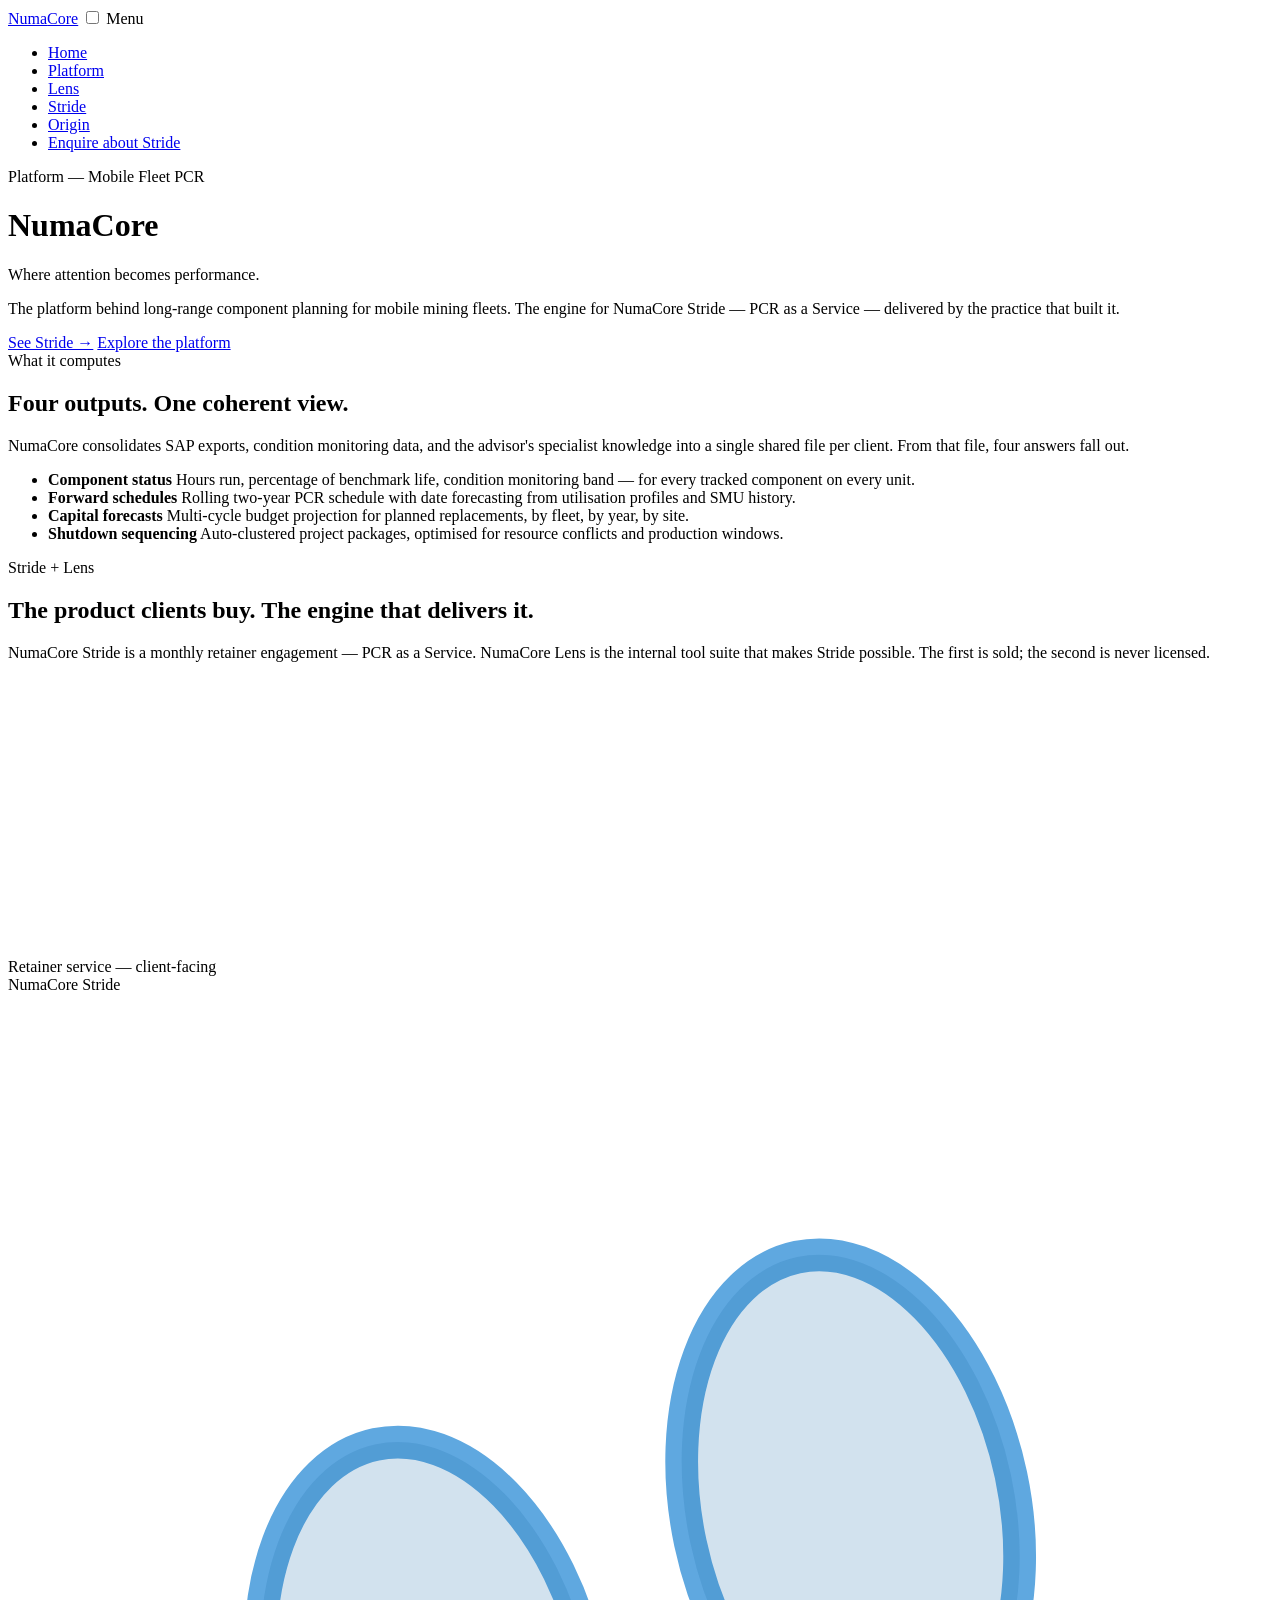
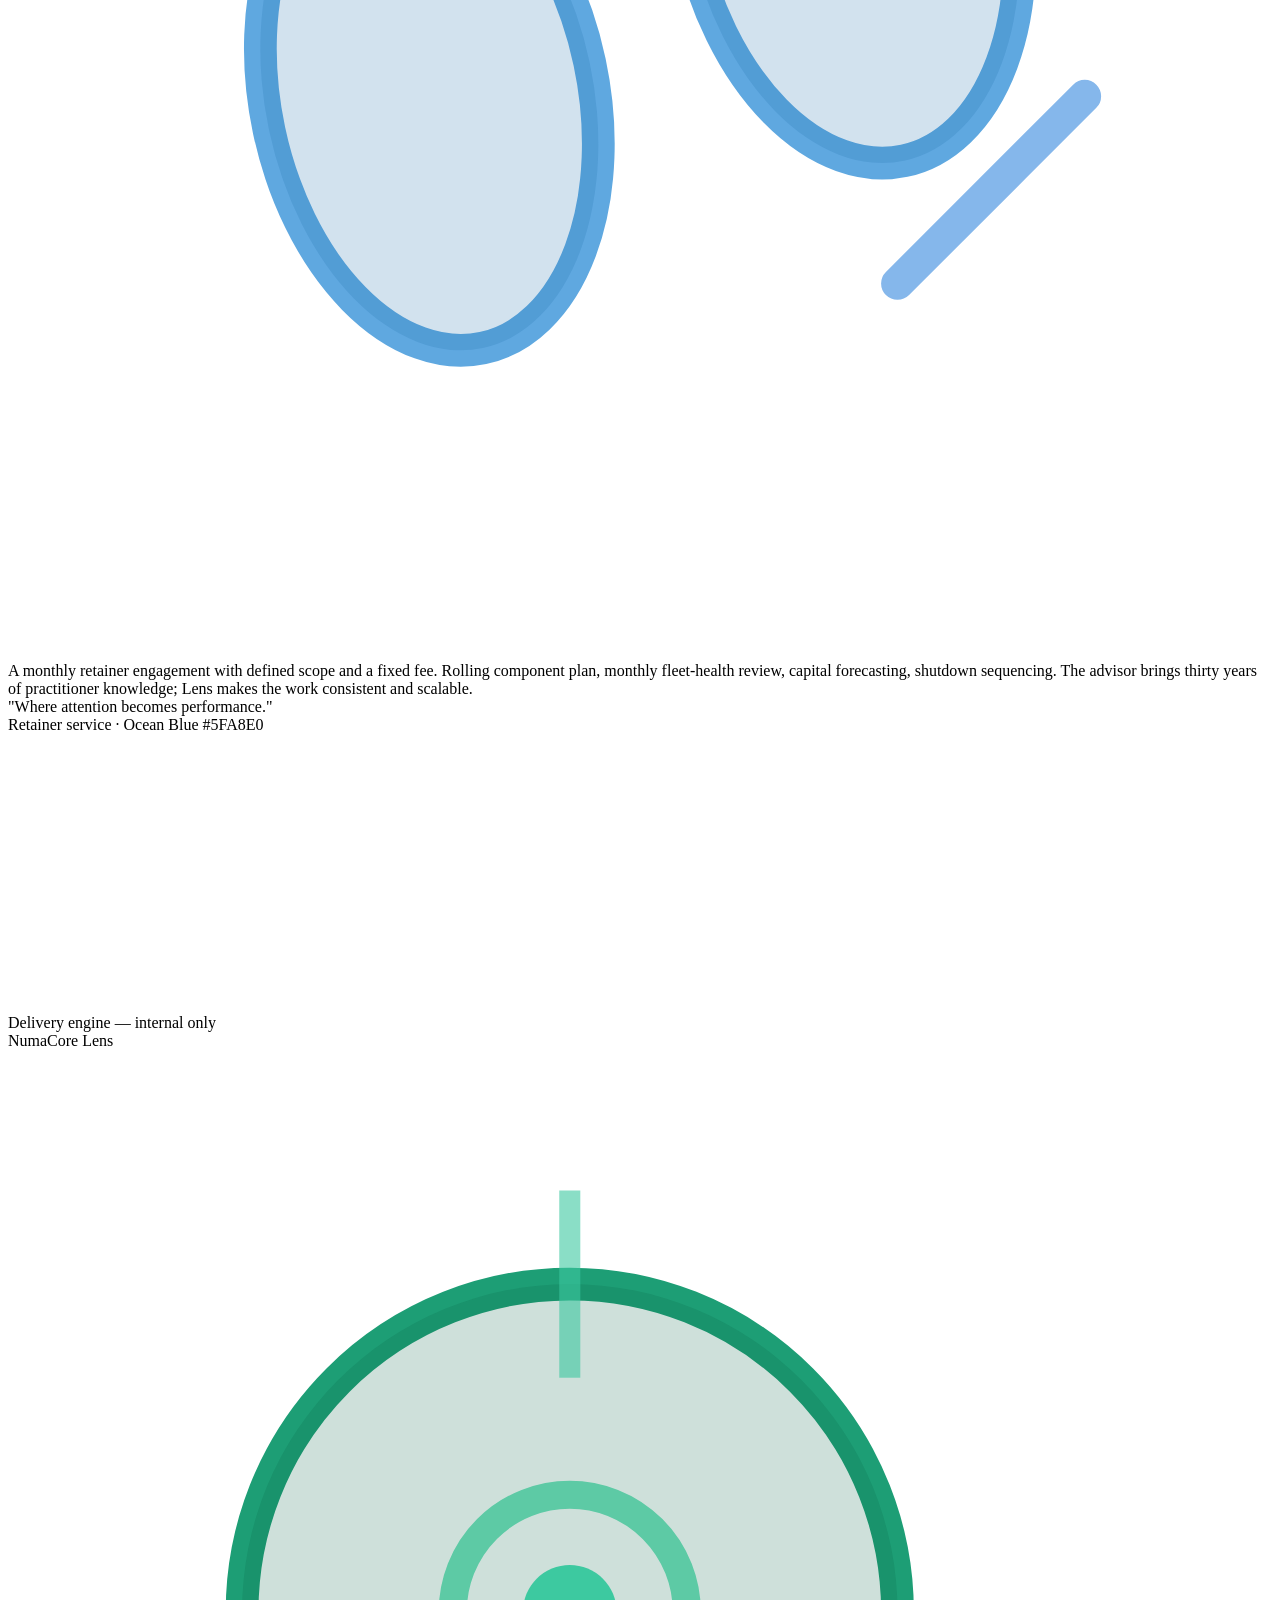
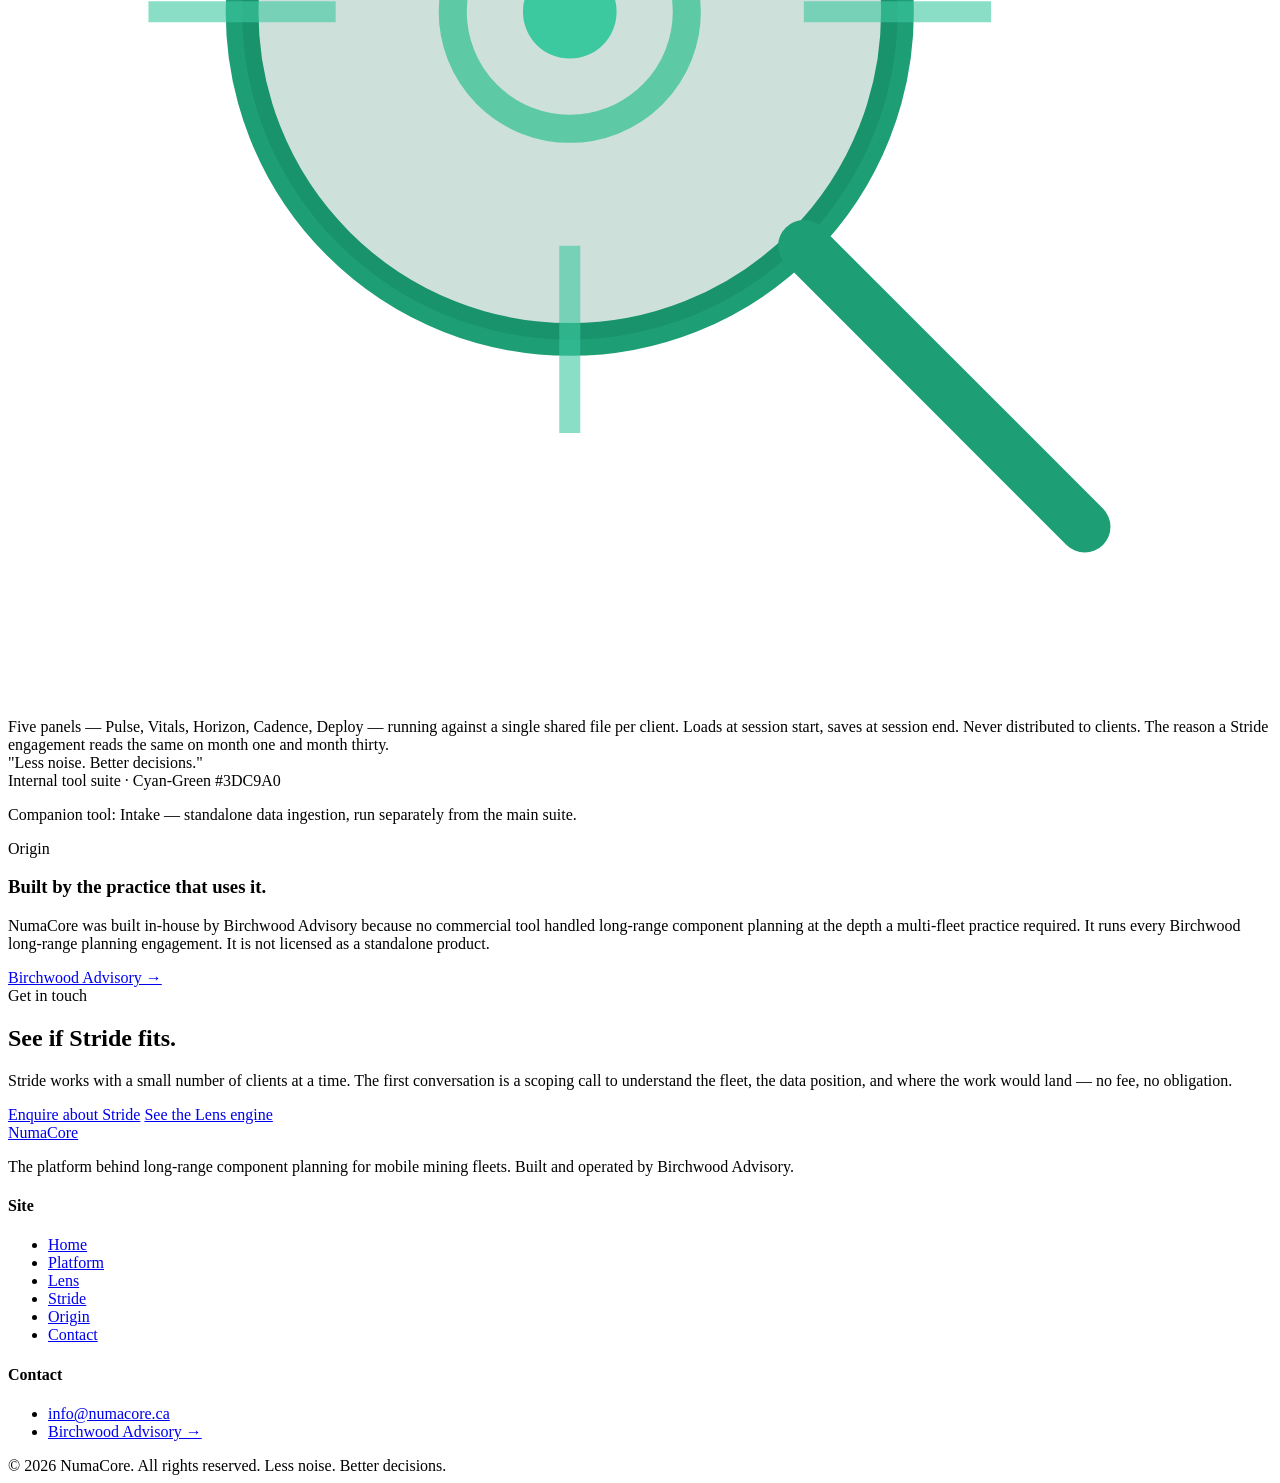
==== index.html @ 714d465b "Add files via upload" ====
<!DOCTYPE html>
<html lang="en">
<head>
<meta charset="UTF-8">
<meta name="viewport" content="width=device-width, initial-scale=1.0">
<title>NumaCore &mdash; The platform behind PCR as a Service.</title>
<meta name="description" content="NumaCore is the platform behind long-range component planning for mobile mining fleets. The engine for NumaCore Stride &mdash; PCR as a Service. Built by Birchwood Advisory.">
<link rel="icon" type="image/svg+xml" href="data:image/svg+xml,%3Csvg xmlns='http://www.w3.org/2000/svg' viewBox='0 0 54 54'%3E%3Cpath d='M27 4 L30 24 L50 27 L30 30 L27 50 L24 30 L4 27 L24 24 Z' fill='%235C58A8' opacity='0.3'/%3E%3Cpath d='M27 4 L30 24 L50 27 L30 30 L27 50 L24 30 L4 27 L24 24 Z' fill='none' stroke='%238883D4' stroke-width='2'/%3E%3Ccircle cx='27' cy='27' r='4' fill='%238883D4'/%3E%3C/svg%3E">
<link rel="preconnect" href="https://fonts.googleapis.com">
<link rel="preconnect" href="https://fonts.gstatic.com" crossorigin>
<link href="https://fonts.googleapis.com/css2?family=Rajdhani:wght@400;500;600;700&family=Barlow:wght@300;400;500;600;700&family=Barlow+Condensed:wght@500;600;700&family=JetBrains+Mono:wght@400;500&display=swap" rel="stylesheet">
<link rel="stylesheet" href="styles.css">
</head>
<body>

<nav class="nav">
  <div class="nav-inner">
    <a href="index.html" class="nav-brand">Numa<span>Core</span></a>
    <input type="checkbox" id="nav-toggle" class="nav-toggle">
    <label for="nav-toggle" class="nav-toggle-btn">Menu</label>
    <ul class="nav-links">
      <li><a href="index.html" class="active">Home</a></li>
      <li><a href="platform.html">Platform</a></li>
      <li><a href="lens.html">Lens</a></li>
      <li><a href="stride.html">Stride</a></li>
      <li><a href="origin.html">Origin</a></li>
      <li><a href="mailto:info@numacore.ca?subject=Stride%20enquiry" class="nav-cta">Enquire about Stride</a></li>
    </ul>
  </div>
</nav>

<header class="hero">
  <div class="hero-glow violet"></div>
  <div class="hero-glow ocean"></div>

  <div class="container">
    <div class="hero-stage">
      <span class="eyebrow">Platform &mdash; Mobile Fleet PCR</span>
      <h1 class="hero-wordmark">Numa<span>Core</span></h1>
      <p class="hero-tagline">Where attention becomes performance.</p>
      <p class="lede">The platform behind long-range component planning for mobile mining fleets. The engine for NumaCore Stride &mdash; PCR as a Service &mdash; delivered by the practice that built it.</p>
      <div class="btn-row">
        <a href="stride.html" class="btn btn-primary">See Stride &rarr;</a>
        <a href="platform.html" class="btn btn-ghost">Explore the platform</a>
      </div>
    </div>
  </div>
</header>

<section>
  <div class="container">
    <div class="section-head">
      <span class="eyebrow">What it computes</span>
      <h2>Four outputs. One coherent view.</h2>
      <p class="lede">NumaCore consolidates SAP exports, condition monitoring data, and the advisor's specialist knowledge into a single shared file per client. From that file, four answers fall out.</p>
    </div>

    <ul class="computes">
      <li>
        <strong>Component status</strong>
        <span>Hours run, percentage of benchmark life, condition monitoring band &mdash; for every tracked component on every unit.</span>
      </li>
      <li>
        <strong>Forward schedules</strong>
        <span>Rolling two-year PCR schedule with date forecasting from utilisation profiles and SMU history.</span>
      </li>
      <li>
        <strong>Capital forecasts</strong>
        <span>Multi-cycle budget projection for planned replacements, by fleet, by year, by site.</span>
      </li>
      <li>
        <strong>Shutdown sequencing</strong>
        <span>Auto-clustered project packages, optimised for resource conflicts and production windows.</span>
      </li>
    </ul>
  </div>
</section>

<section class="product-strip">
  <div class="container">
    <div class="section-head">
      <span class="eyebrow">Stride + Lens</span>
      <h2>The product clients buy. The engine that delivers it.</h2>
      <p class="lede">NumaCore Stride is a monthly retainer engagement &mdash; PCR as a Service. NumaCore Lens is the internal tool suite that makes Stride possible. The first is sold; the second is never licensed.</p>
    </div>

    <div class="product-card pc-stride">
      <div class="card-glow" style="width:280px; height:280px; top:-80px; right:-60px;"></div>
      <div class="pc-header">
        <div>
          <div class="pc-eyebrow">Retainer service &mdash; client-facing</div>
          <div class="pc-name">NumaCore Stride</div>
        </div>
        <svg class="pc-icon" viewBox="0 0 54 54" fill="none" aria-hidden="true">
          <ellipse cx="18" cy="30" rx="7" ry="11" fill="none" stroke="#5FA8E0" stroke-width="1.4" transform="rotate(-12 18 30)"/>
          <ellipse cx="36" cy="22" rx="7" ry="11" fill="none" stroke="#5FA8E0" stroke-width="1.4" transform="rotate(-12 36 22)"/>
          <ellipse cx="18" cy="30" rx="7" ry="11" fill="#1E6FAC" opacity="0.2" transform="rotate(-12 18 30)"/>
          <ellipse cx="36" cy="22" rx="7" ry="11" fill="#1E6FAC" opacity="0.2" transform="rotate(-12 36 22)"/>
          <path d="M38 38 L46 30" stroke="#85B7EB" stroke-width="1.4" stroke-linecap="round"/>
        </svg>
      </div>
      <div class="pc-body">A monthly retainer engagement with defined scope and a fixed fee. Rolling component plan, monthly fleet-health review, capital forecasting, shutdown sequencing. The advisor brings thirty years of practitioner knowledge; Lens makes the work consistent and scalable.</div>
      <div class="pc-tagline">"Where attention becomes performance."</div>
      <div class="pc-tag">Retainer service &middot; Ocean Blue #5FA8E0</div>
    </div>

    <div class="product-card pc-lens">
      <div class="card-glow" style="width:280px; height:280px; top:-80px; right:-60px;"></div>
      <div class="pc-header">
        <div>
          <div class="pc-eyebrow">Delivery engine &mdash; internal only</div>
          <div class="pc-name">NumaCore Lens</div>
        </div>
        <svg class="pc-icon" viewBox="0 0 54 54" fill="none" aria-hidden="true">
          <circle cx="24" cy="24" r="14" fill="none" stroke="#1D9E75" stroke-width="1.4"/>
          <circle cx="24" cy="24" r="14" fill="#0B6648" opacity="0.2"/>
          <line x1="24" y1="6" x2="24" y2="14" stroke="#3DC9A0" stroke-width="0.9" opacity="0.6"/>
          <line x1="24" y1="34" x2="24" y2="42" stroke="#3DC9A0" stroke-width="0.9" opacity="0.6"/>
          <line x1="6" y1="24" x2="14" y2="24" stroke="#3DC9A0" stroke-width="0.9" opacity="0.6"/>
          <line x1="34" y1="24" x2="42" y2="24" stroke="#3DC9A0" stroke-width="0.9" opacity="0.6"/>
          <circle cx="24" cy="24" r="5" fill="none" stroke="#5DCAA5" stroke-width="1.2"/>
          <circle cx="24" cy="24" r="2" fill="#3DC9A0"/>
          <line x1="34" y1="34" x2="46" y2="46" stroke="#1D9E75" stroke-width="2.2" stroke-linecap="round"/>
        </svg>
      </div>
      <div class="pc-body">Five panels &mdash; Pulse, Vitals, Horizon, Cadence, Deploy &mdash; running against a single shared file per client. Loads at session start, saves at session end. Never distributed to clients. The reason a Stride engagement reads the same on month one and month thirty.</div>
      <div class="pc-tagline">"Less noise. Better decisions."</div>
      <div class="pc-tag">Internal tool suite &middot; Cyan-Green #3DC9A0</div>
    </div>

    <p class="strip-aside">Companion tool: <span class="accent">Intake</span> &mdash; standalone data ingestion, run separately from the main suite.</p>
  </div>
</section>

<section class="origin-strip">
  <div class="container">
    <div>
      <span class="eyebrow">Origin</span>
      <h3>Built by the practice that uses it.</h3>
      <p>NumaCore was built in-house by Birchwood Advisory because no commercial tool handled long-range component planning at the depth a multi-fleet practice required. It runs every Birchwood long-range planning engagement. It is not licensed as a standalone product.</p>
    </div>
    <div>
      <a href="https://birchwood-advisory.com" class="btn btn-secondary" target="_blank" rel="noopener">Birchwood Advisory &rarr;</a>
    </div>
  </div>
</section>

<section class="cta-section">
  <div class="container-narrow">
    <span class="eyebrow">Get in touch</span>
    <h2>See if Stride fits.</h2>
    <p class="lede">Stride works with a small number of clients at a time. The first conversation is a scoping call to understand the fleet, the data position, and where the work would land &mdash; no fee, no obligation.</p>
    <div class="btn-row">
      <a href="mailto:info@numacore.ca?subject=Stride%20enquiry" class="btn btn-primary">Enquire about Stride</a>
      <a href="lens.html" class="btn btn-ghost">See the Lens engine</a>
    </div>
  </div>
</section>

<footer>
  <div class="footer-inner">
    <div class="footer-brand">
      <a href="index.html" class="nav-brand">Numa<span>Core</span></a>
      <p>The platform behind long-range component planning for mobile mining fleets. Built and operated by Birchwood Advisory.</p>
    </div>
    <div class="footer-col">
      <h4>Site</h4>
      <ul>
        <li><a href="index.html">Home</a></li>
        <li><a href="platform.html">Platform</a></li>
        <li><a href="lens.html">Lens</a></li>
        <li><a href="stride.html">Stride</a></li>
        <li><a href="origin.html">Origin</a></li>
        <li><a href="contact.html">Contact</a></li>
      </ul>
    </div>
    <div class="footer-col">
      <h4>Contact</h4>
      <ul>
        <li><a href="mailto:info@numacore.ca">info@numacore.ca</a></li>
        <li><a href="https://birchwood-advisory.com" target="_blank" rel="noopener">Birchwood Advisory &rarr;</a></li>
      </ul>
    </div>
  </div>
  <div class="footer-base">
    <span>&copy; 2026 NumaCore. All rights reserved.</span>
    <span>Less noise. Better decisions.</span>
  </div>
</footer>

</body>
</html>
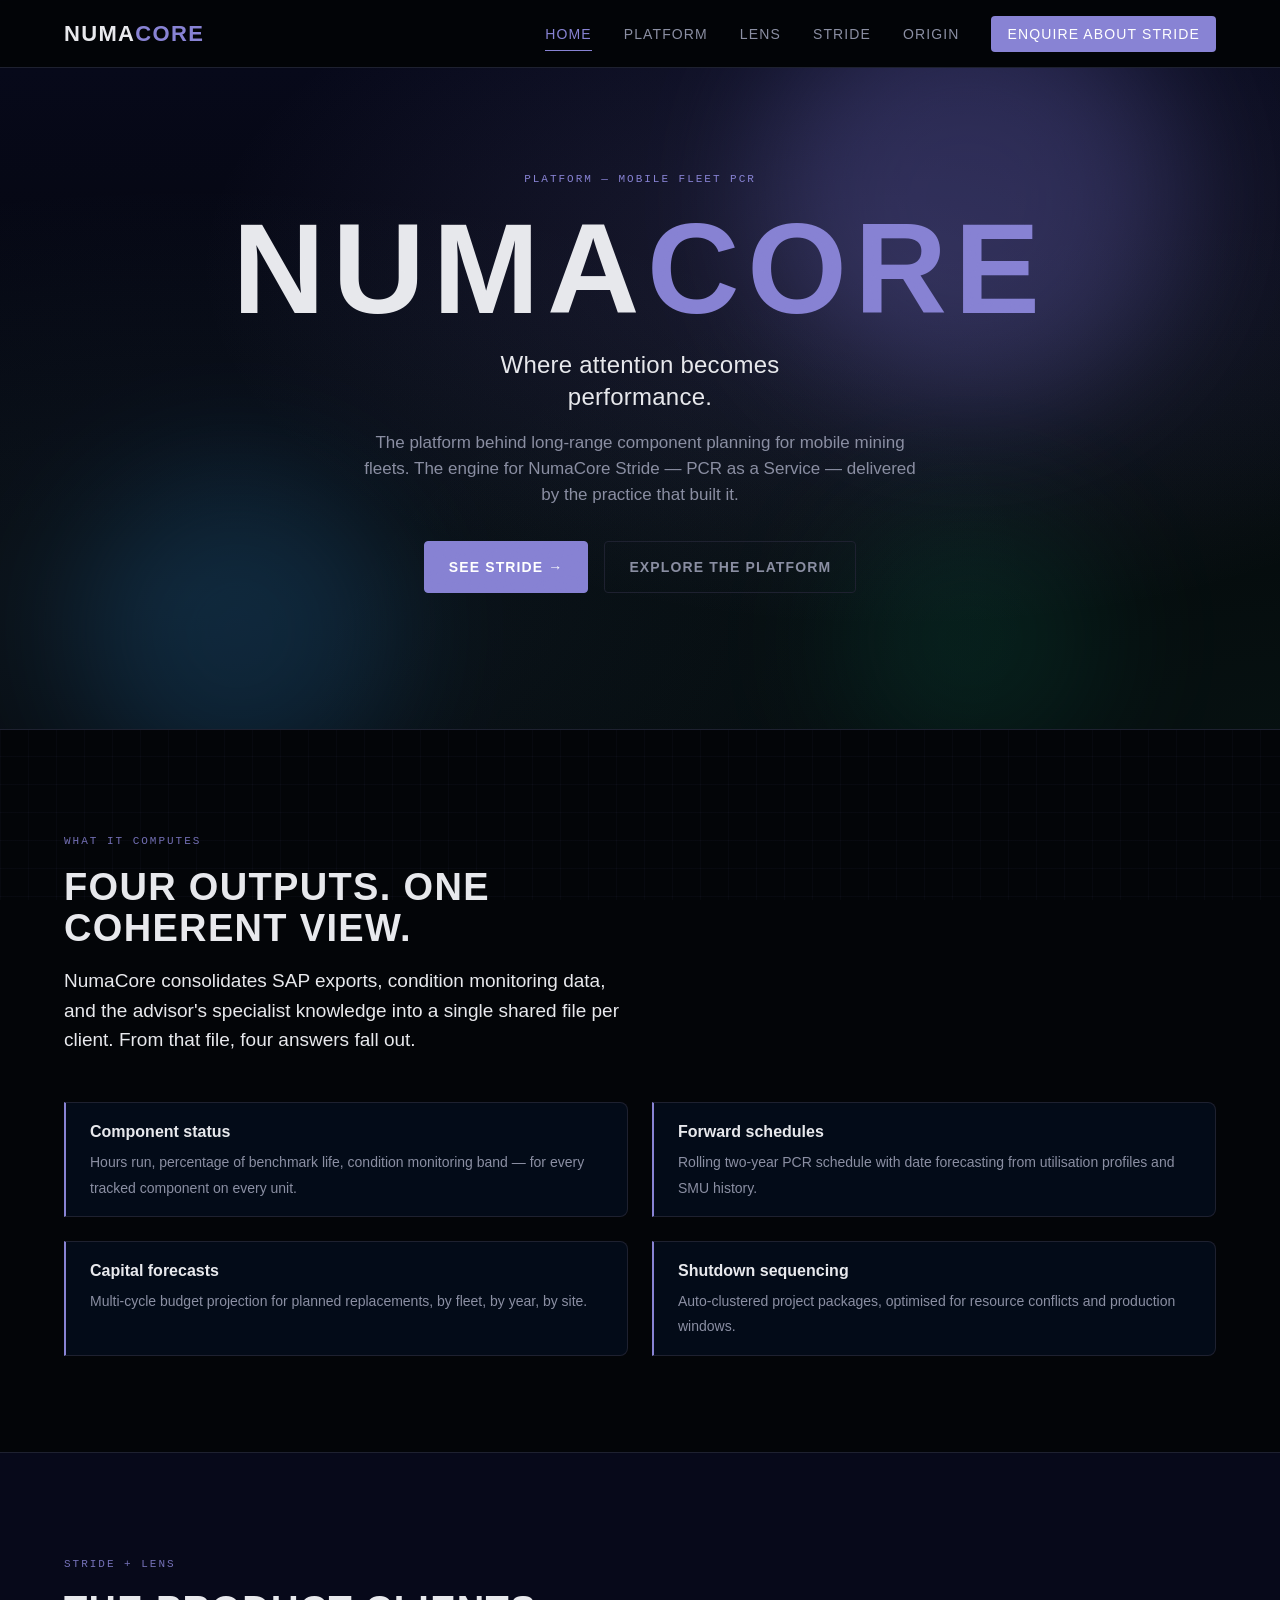
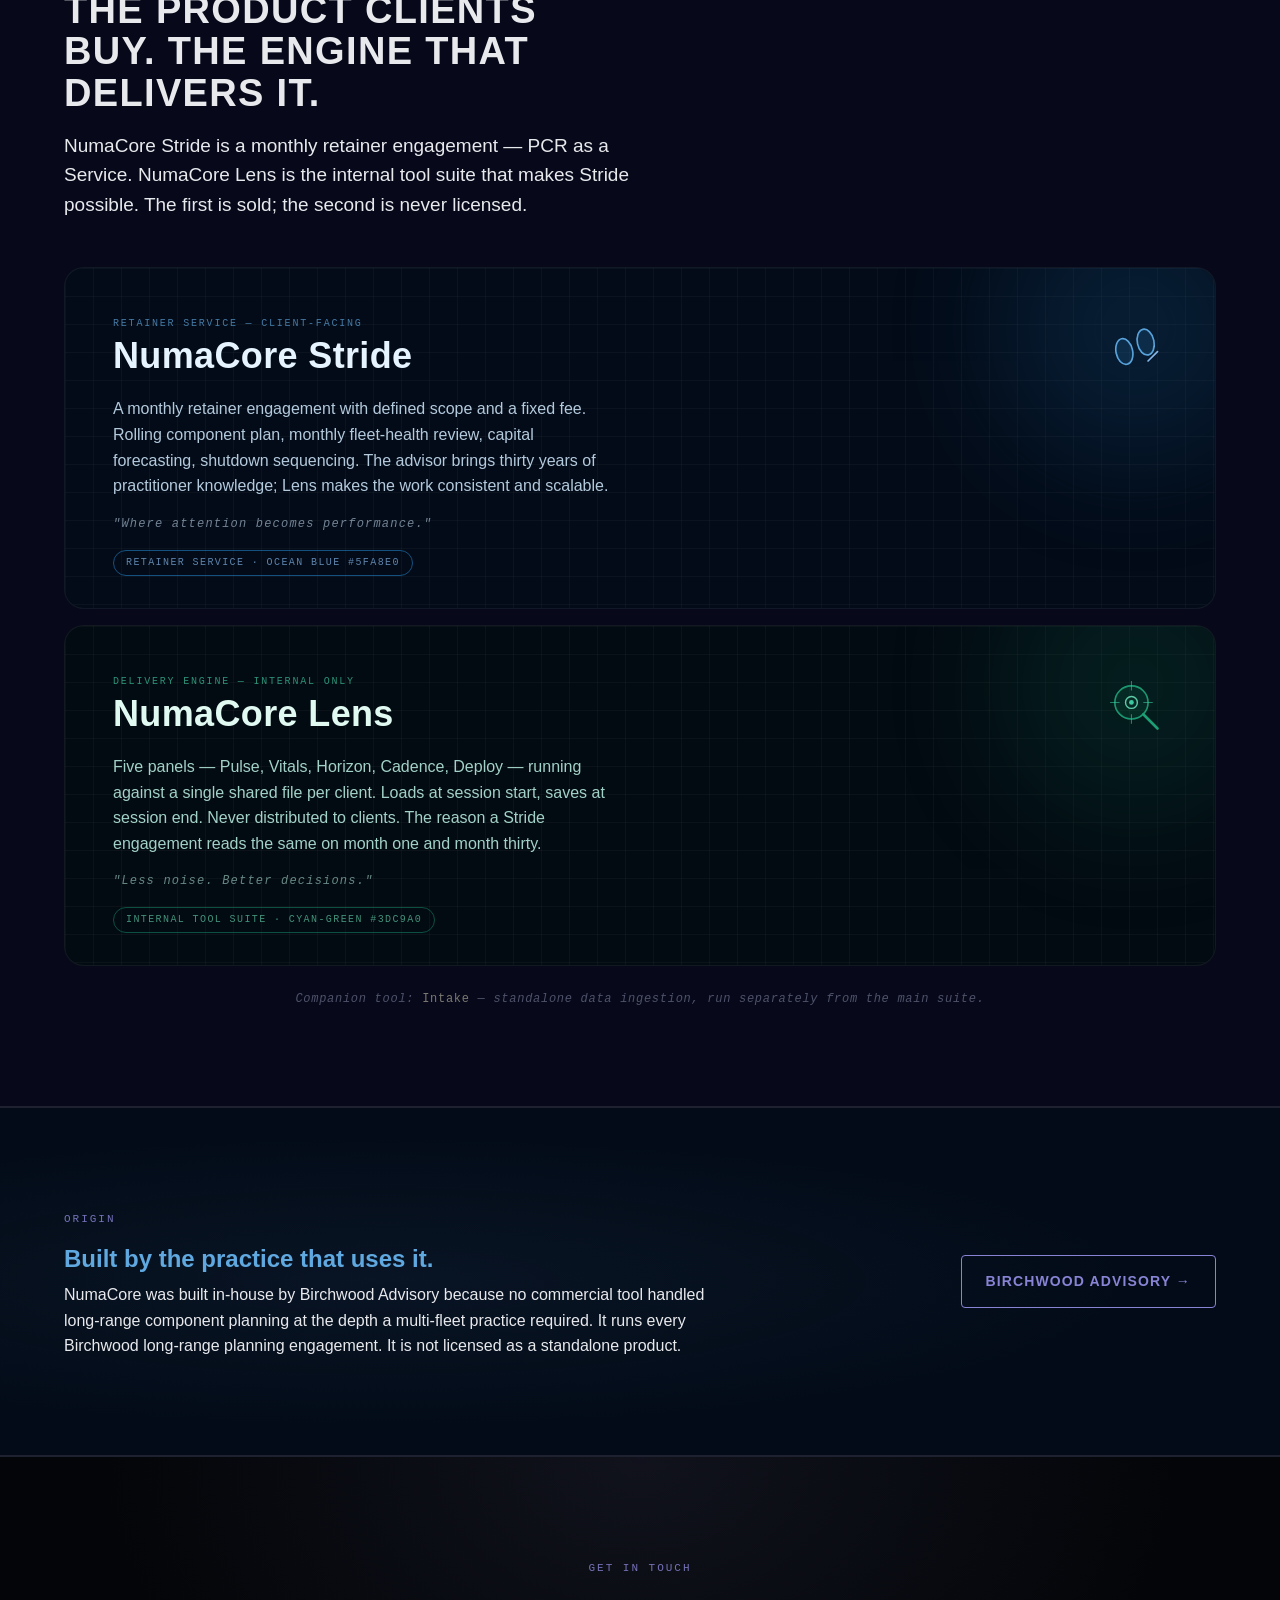
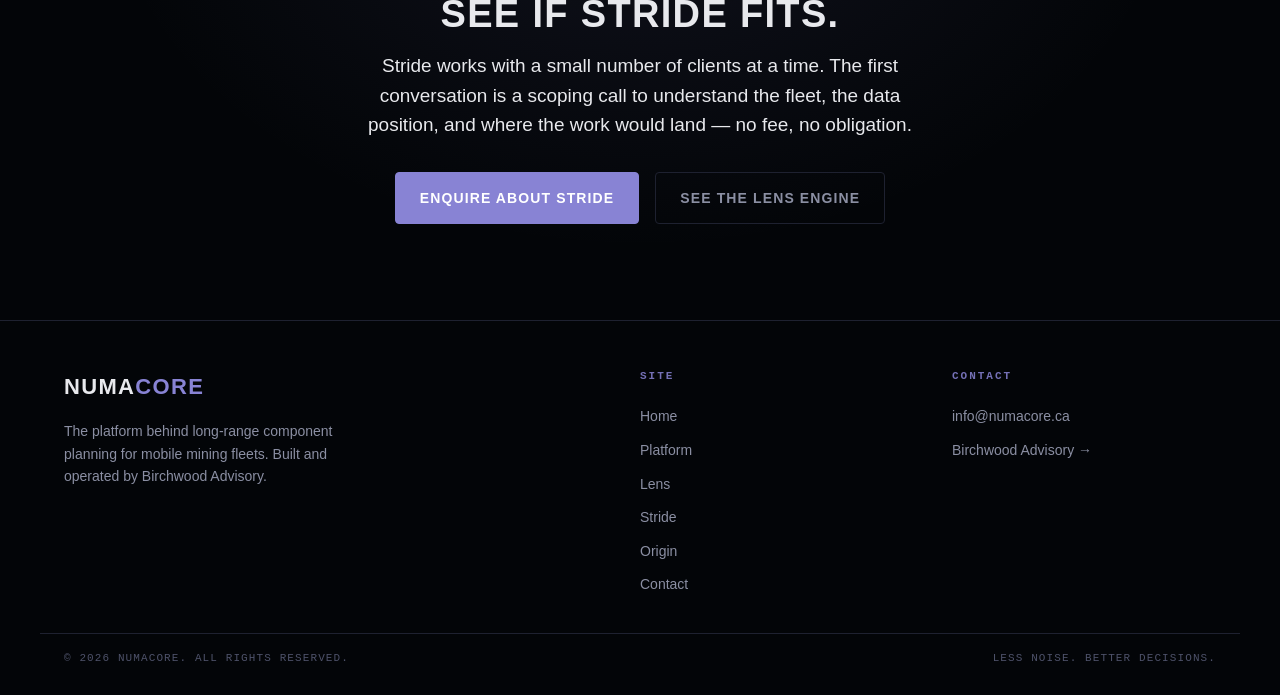
==== commit d7b16a6f: "Add styles.css and README; update HTML to v0.1 with motion/atmosphere passes Adds the missing styles" ====
--- a/index.html
+++ b/index.html
@@ -32,14 +32,15 @@
 <header class="hero">
   <div class="hero-glow violet"></div>
   <div class="hero-glow ocean"></div>
+  <div class="hero-glow lens"></div>
 
   <div class="container">
     <div class="hero-stage">
-      <span class="eyebrow">Platform &mdash; Mobile Fleet PCR</span>
-      <h1 class="hero-wordmark">Numa<span>Core</span></h1>
-      <p class="hero-tagline">Where attention becomes performance.</p>
-      <p class="lede">The platform behind long-range component planning for mobile mining fleets. The engine for NumaCore Stride &mdash; PCR as a Service &mdash; delivered by the practice that built it.</p>
-      <div class="btn-row">
+      <span class="eyebrow fade-up d-1">Platform &mdash; Mobile Fleet PCR</span>
+      <h1 class="hero-wordmark fade-up d-2">Numa<span>Core</span></h1>
+      <p class="hero-tagline fade-up d-3">Where attention becomes performance.</p>
+      <p class="lede fade-up d-4">The platform behind long-range component planning for mobile mining fleets. The engine for NumaCore Stride &mdash; PCR as a Service &mdash; delivered by the practice that built it.</p>
+      <div class="btn-row fade-up d-5">
         <a href="stride.html" class="btn btn-primary">See Stride &rarr;</a>
         <a href="platform.html" class="btn btn-ghost">Explore the platform</a>
       </div>
--- a/styles.css
+++ b/styles.css
@@ -0,0 +1,1325 @@
+/* ============================================================
+   NUMACORE — SITE STYLESHEET
+   Cold platform identity. Tokens per NumaCore Brand Pack v1.0.
+   Sibling discipline to Birchwood Advisory (warmer teal-navy);
+   intentionally distinct: colder palette, multi-chrome accents,
+   hex-grid texture, larger card radii, system-voice register.
+   ============================================================ */
+
+:root {
+  /* BACKGROUNDS — colder, darker than Birchwood */
+  --nc-abyss:       #030508;
+  --nc-void:        #07091A;
+  --nc-deep:        #030B18;
+  --nc-surface:     #060A12;
+  --nc-chrome:      #0F1118;
+  --nc-overlay:     #12141E;
+  --nc-border:      #1E2130;
+  --nc-border-dim:  rgba(20, 23, 34, 0.5);
+
+  /* TEXT */
+  --nc-text:        #E8E9ED;
+  --nc-text-m:      #8B8FA3;
+  --nc-text-d:      #4E526A;
+
+  /* PARENT BRAND */
+  --nc-brand:       #8883D4;
+  --nc-brand-dim:   #5C58A8;
+  --nc-brand-glow:  #9B97E8;
+
+  /* PRODUCT ACCENTS */
+  --nc-stride:      #5FA8E0;
+  --nc-stride-dim:  #1E6FAC;
+  --nc-lens:        #3DC9A0;
+  --nc-lens-dim:    #0F6E56;
+  --nc-intake:      #7A7870;
+  --nc-intake-dim:  #3C3B38;
+
+  /* PANEL ACCENTS (Lens) */
+  --nc-pulse:       #E24B4A;
+  --nc-pulse-dim:   #B03030;
+  --nc-vitals:      #1D9E75;
+  --nc-vitals-dim:  #0D6B50;
+  --nc-horizon:     #378ADD;
+  --nc-horizon-dim: #1055A0;
+  --nc-cadence:     #BA7517;
+  --nc-cadence-dim: #7A4808;
+  --nc-deploy:      #8883D4;
+  --nc-deploy-dim:  #5C58A8;
+  --nc-signal:      #5DCAA5;
+  --nc-signal-dim:  #0B6648;
+
+  /* STATUS */
+  --nc-ok:    #34D399;
+  --nc-warn:  #FBBF24;
+  --nc-crit:  #EF4444;
+
+  /* TYPOGRAPHY (matches Birchwood stack) */
+  --font-display: 'Barlow Condensed', 'Arial Narrow', sans-serif;
+  --font-heading: 'Rajdhani', 'Segoe UI', sans-serif;
+  --font-body:    'Barlow', 'Calibri', sans-serif;
+  --font-mono:    'JetBrains Mono', Consolas, monospace;
+
+  /* SPACING */
+  --space-xs:  4px;
+  --space-sm:  8px;
+  --space-md:  16px;
+  --space-lg:  24px;
+  --space-xl:  32px;
+  --space-2xl: 48px;
+  --space-3xl: 64px;
+  --space-4xl: 96px;
+
+  /* RADIUS — NumaCore favours larger card radii than Birchwood */
+  --radius-sm:   4px;
+  --radius-md:   8px;
+  --radius-lg:  14px;
+  --radius-xl:  20px;
+  --radius-pill: 9999px;
+
+  /* LAYOUT */
+  --container:        1200px;
+  --container-narrow:  880px;
+}
+
+/* RESET */
+*, *::before, *::after { box-sizing: border-box; margin: 0; padding: 0; }
+html { scroll-behavior: smooth; overflow-x: hidden; }
+body { overflow-x: hidden; }
+img, svg { max-width: 100%; display: block; }
+img { height: auto; }
+.footer-col a, a[href^="mailto:"] { word-break: break-word; overflow-wrap: anywhere; }
+a { color: inherit; text-decoration: none; }
+button { font: inherit; cursor: pointer; border: none; background: none; color: inherit; }
+
+body {
+  font-family: var(--font-body);
+  font-weight: 400;
+  font-size: 16px;
+  line-height: 1.6;
+  color: var(--nc-text);
+  background: var(--nc-abyss);
+  -webkit-font-smoothing: antialiased;
+  text-rendering: optimizeLegibility;
+  position: relative;
+}
+
+/* HEX-GRID BACKDROP — applied site-wide as a body::before pseudo */
+body::before {
+  content: '';
+  position: fixed;
+  inset: 0;
+  background-image:
+    linear-gradient(rgba(136, 131, 212, 0.04) 1px, transparent 1px),
+    linear-gradient(90deg, rgba(136, 131, 212, 0.04) 1px, transparent 1px);
+  background-size: 28px 28px;
+  pointer-events: none;
+  z-index: 0;
+}
+body > * { position: relative; z-index: 1; }
+
+/* TYPOGRAPHY */
+h1, h2 {
+  font-family: var(--font-display);
+  font-weight: 700;
+  text-transform: uppercase;
+  letter-spacing: 0.04em;
+  line-height: 1.1;
+  color: var(--nc-text);
+}
+h1 { font-size: clamp(32px, 5vw, 56px); }
+h2 { font-size: clamp(24px, 3.5vw, 38px); letter-spacing: 0.035em; }
+
+h3 {
+  font-family: var(--font-heading);
+  font-weight: 600;
+  font-size: 24px;
+  line-height: 1.25;
+  color: var(--nc-text);
+}
+h4 {
+  font-family: var(--font-heading);
+  font-weight: 600;
+  font-size: 18px;
+  letter-spacing: 0.03em;
+  line-height: 1.3;
+  color: var(--nc-text);
+}
+
+p { margin-bottom: var(--space-md); color: var(--nc-text-m); }
+p:last-child { margin-bottom: 0; }
+
+.eyebrow {
+  font-family: var(--font-mono);
+  font-size: 11px;
+  font-weight: 500;
+  text-transform: uppercase;
+  letter-spacing: 0.18em;
+  color: var(--nc-brand);
+  opacity: 0.85;
+  display: inline-block;
+  margin-bottom: var(--space-md);
+}
+
+.lede {
+  font-size: 19px;
+  line-height: 1.55;
+  color: var(--nc-text);
+}
+
+.muted { color: var(--nc-text-m); }
+.accent { color: var(--nc-brand); }
+
+strong { color: var(--nc-text); font-weight: 600; }
+
+/* LAYOUT */
+.container {
+  width: 100%;
+  max-width: var(--container);
+  margin: 0 auto;
+  padding: 0 var(--space-lg);
+}
+.container-narrow {
+  width: 100%;
+  max-width: var(--container-narrow);
+  margin: 0 auto;
+  padding: 0 var(--space-lg);
+}
+
+section { padding: var(--space-4xl) 0; }
+section.tight { padding: var(--space-3xl) 0; }
+
+/* WORDMARK — typeset only, NUMA + violet CORE */
+.wordmark {
+  font-family: var(--font-display);
+  font-weight: 700;
+  text-transform: uppercase;
+  letter-spacing: 0.05em;
+  color: var(--nc-text);
+  line-height: 1;
+}
+.wordmark span { color: var(--nc-brand); }
+
+/* NAV */
+.nav {
+  position: sticky;
+  top: 0;
+  z-index: 100;
+  background: rgba(3, 5, 8, 0.92);
+  backdrop-filter: blur(12px);
+  -webkit-backdrop-filter: blur(12px);
+  border-bottom: 1px solid var(--nc-border);
+}
+.nav-inner {
+  max-width: var(--container);
+  margin: 0 auto;
+  padding: var(--space-md) var(--space-lg);
+  display: flex;
+  align-items: center;
+  justify-content: space-between;
+  gap: var(--space-lg);
+}
+.nav-brand {
+  font-family: var(--font-display);
+  font-weight: 700;
+  font-size: 22px;
+  text-transform: uppercase;
+  letter-spacing: 0.06em;
+  color: var(--nc-text);
+}
+.nav-brand span { color: var(--nc-brand); }
+
+.nav-toggle { display: none; }
+.nav-toggle-btn {
+  display: none;
+  font-family: var(--font-mono);
+  font-size: 11px;
+  letter-spacing: 0.15em;
+  text-transform: uppercase;
+  color: var(--nc-brand);
+  padding: var(--space-sm) var(--space-md);
+  border: 1px solid var(--nc-border);
+  border-radius: var(--radius-sm);
+  min-height: 44px;
+  align-items: center;
+}
+
+.nav-links {
+  display: flex;
+  align-items: center;
+  gap: var(--space-xl);
+  list-style: none;
+}
+.nav-links a {
+  font-family: var(--font-heading);
+  font-weight: 500;
+  font-size: 14px;
+  text-transform: uppercase;
+  letter-spacing: 0.08em;
+  color: var(--nc-text-m);
+  padding: var(--space-sm) 0;
+  border-bottom: 1px solid transparent;
+  transition: color 0.15s ease, border-color 0.15s ease;
+}
+.nav-links a:hover { color: var(--nc-brand); }
+.nav-links a.active {
+  color: var(--nc-brand);
+  border-bottom-color: var(--nc-brand);
+}
+.nav-links .nav-cta {
+  background: var(--nc-brand);
+  color: #fff;
+  padding: 10px var(--space-md);
+  border-radius: var(--radius-sm);
+  border-bottom: none;
+  transition: background 0.15s ease, box-shadow 0.15s ease;
+}
+.nav-links .nav-cta:hover {
+  background: var(--nc-brand-glow);
+  color: #fff;
+  box-shadow: 0 0 16px rgba(136, 131, 212, 0.35);
+}
+
+/* HERO — atmospheric, wordmark-led */
+.hero {
+  position: relative;
+  padding: var(--space-4xl) 0 calc(var(--space-4xl) + 40px);
+  background:
+    radial-gradient(ellipse at 70% 30%, rgba(136, 131, 212, 0.18), transparent 55%),
+    radial-gradient(ellipse at 15% 80%, rgba(95, 168, 224, 0.10), transparent 55%),
+    radial-gradient(ellipse at 100% 100%, rgba(61, 201, 160, 0.06), transparent 55%),
+    linear-gradient(180deg, #07091A 0%, #030508 70%, #030508 100%);
+  border-bottom: 1px solid var(--nc-border);
+  overflow: hidden;
+  min-height: 560px;
+}
+
+/* glow blobs — accent splashes behind the wordmark */
+.hero-glow {
+  position: absolute;
+  border-radius: 50%;
+  filter: blur(64px);
+  pointer-events: none;
+  z-index: 0;
+}
+.hero-glow.violet {
+  width: 420px;
+  height: 420px;
+  top: -80px;
+  right: 8%;
+  background: var(--nc-brand-dim);
+  opacity: 0.35;
+}
+.hero-glow.ocean {
+  width: 320px;
+  height: 320px;
+  bottom: -60px;
+  left: 6%;
+  background: var(--nc-stride-dim);
+  opacity: 0.22;
+}
+
+.hero .container { position: relative; z-index: 2; }
+.hero-stage {
+  max-width: 880px;
+  margin: 0 auto;
+  text-align: center;
+}
+.hero-stage .eyebrow,
+.hero-stage .btn-row { justify-content: center; }
+.hero-stage .btn-row { display: flex; justify-content: center; }
+.hero-stage .lede { margin-left: auto; margin-right: auto; }
+
+.hero-wordmark {
+  font-family: var(--font-display);
+  font-weight: 700;
+  font-size: clamp(56px, 11vw, 128px);
+  letter-spacing: 0.06em;
+  text-transform: uppercase;
+  color: var(--nc-text);
+  line-height: 1;
+  margin-bottom: var(--space-md);
+}
+.hero-wordmark span { color: var(--nc-brand); }
+
+.hero-tagline {
+  font-family: var(--font-heading);
+  font-weight: 500;
+  font-size: clamp(18px, 2.2vw, 24px);
+  color: var(--nc-text);
+  letter-spacing: 0.01em;
+  margin-bottom: var(--space-md);
+  max-width: 28ch;
+  margin-left: auto;
+  margin-right: auto;
+  line-height: 1.35;
+}
+.hero-stage .lede {
+  margin-bottom: var(--space-xl);
+  max-width: 60ch;
+  font-size: clamp(15px, 1.4vw, 17px);
+  color: var(--nc-text-m);
+}
+
+@media (max-width: 880px) {
+  .hero { min-height: 460px; padding-bottom: var(--space-3xl); }
+  .hero-wordmark { font-size: clamp(48px, 14vw, 88px); letter-spacing: 0.04em; }
+  .hero-glow.violet { right: -80px; width: 280px; height: 280px; opacity: 0.4; }
+  .hero-glow.ocean { left: -60px; width: 220px; height: 220px; }
+}
+
+/* PAGE HEADER (non-home) — atmospheric, lighter than home hero */
+.page-header {
+  position: relative;
+  padding: var(--space-4xl) 0 calc(var(--space-3xl) + 24px);
+  background:
+    radial-gradient(ellipse at 75% 30%, rgba(136, 131, 212, 0.14), transparent 60%),
+    radial-gradient(ellipse at 5% 80%, rgba(95, 168, 224, 0.06), transparent 55%),
+    linear-gradient(180deg, #07091A 0%, #030508 100%);
+  border-bottom: 1px solid var(--nc-border);
+  overflow: hidden;
+  min-height: 320px;
+}
+.page-header .container { position: relative; z-index: 2; }
+.page-header h1 { margin-bottom: var(--space-md); }
+.page-header .lede { max-width: 64ch; }
+
+/* per-page accent override (set on .page-header inline or via class) */
+.page-header.accent-stride .eyebrow { color: var(--nc-stride); }
+.page-header.accent-stride { background:
+  radial-gradient(ellipse at 75% 30%, rgba(95, 168, 224, 0.16), transparent 60%),
+  radial-gradient(ellipse at 5% 80%, rgba(136, 131, 212, 0.05), transparent 55%),
+  linear-gradient(180deg, #030B18 0%, #030508 100%); }
+.page-header.accent-lens .eyebrow { color: var(--nc-lens); }
+.page-header.accent-lens { background:
+  radial-gradient(ellipse at 75% 30%, rgba(61, 201, 160, 0.14), transparent 60%),
+  radial-gradient(ellipse at 5% 80%, rgba(136, 131, 212, 0.05), transparent 55%),
+  linear-gradient(180deg, #030B12 0%, #030508 100%); }
+
+/* BUTTONS */
+.btn {
+  display: inline-flex;
+  align-items: center;
+  justify-content: center;
+  gap: var(--space-sm);
+  font-family: var(--font-heading);
+  font-weight: 600;
+  font-size: 14px;
+  text-transform: uppercase;
+  letter-spacing: 0.08em;
+  padding: 14px 24px;
+  border-radius: var(--radius-sm);
+  min-height: 44px;
+  transition: background 0.15s ease, color 0.15s ease, border-color 0.15s ease, box-shadow 0.15s ease;
+  border: 1px solid transparent;
+}
+.btn-primary {
+  background: var(--nc-brand);
+  color: #fff;
+  border-color: var(--nc-brand);
+}
+.btn-primary:hover {
+  background: var(--nc-brand-glow);
+  border-color: var(--nc-brand-glow);
+  box-shadow: 0 0 20px rgba(136, 131, 212, 0.35);
+}
+.btn-secondary {
+  background: transparent;
+  color: var(--nc-brand);
+  border-color: var(--nc-brand);
+}
+.btn-secondary:hover { background: rgba(136, 131, 212, 0.1); }
+
+.btn-stride {
+  background: var(--nc-stride);
+  color: #06121F;
+  border-color: var(--nc-stride);
+}
+.btn-stride:hover {
+  background: #85B7EB;
+  border-color: #85B7EB;
+  box-shadow: 0 0 20px rgba(95, 168, 224, 0.35);
+}
+
+.btn-ghost {
+  background: transparent;
+  color: var(--nc-text-m);
+  border-color: var(--nc-border);
+}
+.btn-ghost:hover {
+  color: var(--nc-text);
+  border-color: var(--nc-text-d);
+}
+
+.btn-row { display: flex; gap: var(--space-md); flex-wrap: wrap; }
+
+/* CARDS — base */
+.card {
+  background: var(--nc-deep);
+  border: 1px solid var(--nc-border);
+  border-radius: var(--radius-lg);
+  padding: var(--space-xl);
+  transition: border-color 0.15s ease;
+  position: relative;
+  overflow: hidden;
+}
+.card:hover { border-color: rgba(136, 131, 212, 0.3); }
+.card .eyebrow { margin-bottom: var(--space-sm); }
+.card h3 { margin-bottom: var(--space-md); }
+.card p { color: var(--nc-text-m); }
+
+.card-grid {
+  display: grid;
+  grid-template-columns: repeat(auto-fit, minmax(280px, 1fr));
+  gap: var(--space-lg);
+}
+.card-grid.cols-3 { grid-template-columns: repeat(3, 1fr); }
+.card-grid.cols-2 { grid-template-columns: repeat(2, 1fr); }
+@media (max-width: 880px) {
+  .card-grid.cols-3, .card-grid.cols-2 { grid-template-columns: 1fr; }
+}
+
+/* SECTION HEADER */
+.section-head {
+  margin-bottom: var(--space-2xl);
+  max-width: 64ch;
+}
+.section-head h2 { margin-bottom: var(--space-md); }
+.section-head .lede { color: var(--nc-text); }
+
+/* PRODUCT-CARD CASCADE — Stride / Lens / NumaCore */
+.product-card {
+  position: relative;
+  border-radius: var(--radius-xl);
+  padding: var(--space-2xl) var(--space-2xl) var(--space-xl);
+  border: 1px solid rgba(255, 255, 255, 0.06);
+  margin-bottom: var(--space-md);
+  overflow: hidden;
+}
+.product-card::before {
+  content: '';
+  position: absolute;
+  inset: 0;
+  background-image:
+    linear-gradient(rgba(255, 255, 255, 0.03) 1px, transparent 1px),
+    linear-gradient(90deg, rgba(255, 255, 255, 0.03) 1px, transparent 1px);
+  background-size: 28px 28px;
+  pointer-events: none;
+}
+.card-glow {
+  position: absolute;
+  border-radius: 50%;
+  filter: blur(60px);
+  opacity: 0.18;
+  pointer-events: none;
+  z-index: 0;
+}
+.pc-header {
+  display: flex;
+  align-items: flex-start;
+  justify-content: space-between;
+  position: relative;
+  z-index: 1;
+  gap: var(--space-md);
+}
+.pc-eyebrow {
+  font-family: var(--font-mono);
+  font-size: 10px;
+  font-weight: 500;
+  letter-spacing: 0.18em;
+  text-transform: uppercase;
+  opacity: 0.7;
+  margin-bottom: var(--space-xs);
+}
+.pc-name {
+  font-family: var(--font-heading);
+  font-size: clamp(26px, 3.4vw, 36px);
+  font-weight: 600;
+  line-height: 1.1;
+  letter-spacing: 0.01em;
+}
+.pc-body {
+  margin-top: var(--space-md);
+  font-size: 16px;
+  line-height: 1.6;
+  position: relative;
+  z-index: 1;
+  opacity: 0.88;
+  max-width: 56ch;
+}
+.pc-tagline {
+  margin-top: var(--space-md);
+  font-family: var(--font-mono);
+  font-size: 12px;
+  letter-spacing: 0.1em;
+  opacity: 0.55;
+  position: relative;
+  z-index: 1;
+  font-style: italic;
+}
+.pc-tag {
+  margin-top: var(--space-md);
+  display: inline-block;
+  font-family: var(--font-mono);
+  font-size: 10px;
+  letter-spacing: 0.14em;
+  text-transform: uppercase;
+  padding: 4px 12px;
+  border-radius: var(--radius-pill);
+  border: 1px solid;
+  opacity: 0.7;
+  position: relative;
+  z-index: 1;
+}
+.pc-icon {
+  width: 64px;
+  height: 64px;
+  flex-shrink: 0;
+  position: relative;
+  z-index: 1;
+}
+
+/* product-card variants (per brand pack §03) */
+.pc-numacore { background: var(--nc-void); color: var(--nc-text); }
+.pc-numacore .pc-eyebrow { color: var(--nc-brand); }
+.pc-numacore .pc-name    { color: #fff; }
+.pc-numacore .pc-tag     { border-color: var(--nc-brand-dim); color: var(--nc-brand); }
+.pc-numacore .card-glow  { background: var(--nc-brand-dim); }
+
+.pc-stride { background: var(--nc-deep); color: #CCE4F8; }
+.pc-stride .pc-eyebrow { color: var(--nc-stride); }
+.pc-stride .pc-name    { color: #E6F4FF; }
+.pc-stride .pc-tag     { border-color: var(--nc-stride-dim); color: #85B7EB; }
+.pc-stride .card-glow  { background: var(--nc-stride-dim); }
+
+.pc-lens { background: #030B12; color: #B8EDE0; }
+.pc-lens .pc-eyebrow { color: var(--nc-lens); }
+.pc-lens .pc-name    { color: #E0FAF2; }
+.pc-lens .pc-tag     { border-color: var(--nc-lens-dim); color: #5DCAA5; }
+.pc-lens .card-glow  { background: var(--nc-lens-dim); }
+
+.pc-intake { background: #0A0A09; color: #C8C7BF; }
+.pc-intake .pc-eyebrow { color: var(--nc-intake); }
+.pc-intake .pc-name    { color: #E5E3DA; }
+.pc-intake .pc-tag     { border-color: var(--nc-intake-dim); color: var(--nc-intake); }
+.pc-intake .card-glow  { background: var(--nc-intake-dim); opacity: 0.1; }
+
+/* cascade connector — vertical rule between stacked product-cards */
+.cascade {
+  position: relative;
+  display: flex;
+  flex-direction: column;
+  gap: var(--space-md);
+}
+.cascade .product-card { margin-bottom: 0; }
+.cascade-rule {
+  position: relative;
+  height: 32px;
+  margin: -8px 0;
+  display: flex;
+  justify-content: center;
+}
+.cascade-rule::before {
+  content: '';
+  position: absolute;
+  top: 0;
+  bottom: 0;
+  width: 1px;
+  background: linear-gradient(180deg, transparent, var(--nc-border) 20%, var(--nc-border) 80%, transparent);
+}
+.cascade-rule::after {
+  content: '';
+  position: absolute;
+  top: 50%;
+  left: 50%;
+  width: 6px;
+  height: 6px;
+  border-radius: 50%;
+  background: var(--nc-brand);
+  transform: translate(-50%, -50%);
+  box-shadow: 0 0 12px rgba(136, 131, 212, 0.6);
+}
+
+/* PANEL GRID (Lens panels) */
+.panel-grid {
+  display: grid;
+  grid-template-columns: 1fr 1fr;
+  gap: var(--space-md);
+  margin-top: var(--space-md);
+}
+@media (max-width: 700px) {
+  .panel-grid { grid-template-columns: 1fr; }
+}
+
+.panel-card {
+  border-radius: var(--radius-lg);
+  padding: var(--space-xl);
+  background: var(--nc-surface);
+  border: 1px solid rgba(255, 255, 255, 0.05);
+  position: relative;
+  overflow: hidden;
+  display: flex;
+  flex-direction: column;
+  text-decoration: none;
+  color: inherit;
+  transition: border-color 0.15s ease, transform 0.15s ease;
+}
+a.panel-card:hover {
+  border-color: rgba(255, 255, 255, 0.18);
+  transform: translateY(-2px);
+}
+.panel-card::before {
+  content: '';
+  position: absolute;
+  inset: 0;
+  background-image:
+    linear-gradient(rgba(255, 255, 255, 0.025) 1px, transparent 1px),
+    linear-gradient(90deg, rgba(255, 255, 255, 0.025) 1px, transparent 1px);
+  background-size: 28px 28px;
+  pointer-events: none;
+}
+.pc2-glow {
+  position: absolute;
+  border-radius: 50%;
+  filter: blur(40px);
+  opacity: 0.14;
+  pointer-events: none;
+  width: 140px;
+  height: 140px;
+  top: -40px;
+  right: -30px;
+}
+.pc2-header {
+  display: flex;
+  align-items: center;
+  justify-content: space-between;
+  position: relative;
+  z-index: 1;
+  gap: var(--space-sm);
+}
+.pc2-name {
+  font-family: var(--font-heading);
+  font-size: 22px;
+  font-weight: 600;
+  line-height: 1.1;
+}
+.pc2-eyebrow {
+  font-family: var(--font-mono);
+  font-size: 9px;
+  letter-spacing: 0.16em;
+  text-transform: uppercase;
+  opacity: 0.65;
+  margin-bottom: var(--space-xs);
+}
+.pc2-icon { width: 44px; height: 44px; flex-shrink: 0; }
+
+.pc2-body {
+  font-size: 14px;
+  line-height: 1.6;
+  color: var(--nc-text-m);
+  margin-top: var(--space-md);
+  position: relative;
+  z-index: 1;
+}
+.pc2-extra {
+  font-size: 13px;
+  line-height: 1.6;
+  color: var(--nc-text-m);
+  margin-top: var(--space-md);
+  position: relative;
+  z-index: 1;
+}
+.pc2-tagline {
+  font-family: var(--font-mono);
+  font-size: 10px;
+  letter-spacing: 0.1em;
+  opacity: 0.5;
+  margin-top: var(--space-md);
+  position: relative;
+  z-index: 1;
+  font-style: italic;
+}
+.pc2-meta {
+  margin-top: auto;
+  padding-top: var(--space-md);
+  position: relative;
+  z-index: 1;
+}
+.pc2-status {
+  display: inline-flex;
+  align-items: center;
+  gap: 6px;
+  font-family: var(--font-mono);
+  font-size: 9px;
+  font-weight: 500;
+  letter-spacing: 0.14em;
+  text-transform: uppercase;
+  padding: 4px 10px;
+  border-radius: var(--radius-pill);
+  border: 1px solid;
+  position: relative;
+  z-index: 1;
+}
+.status-active { color: var(--nc-ok); border-color: rgba(52, 211, 153, 0.3); }
+.status-active::before {
+  content: '';
+  width: 6px;
+  height: 6px;
+  border-radius: 50%;
+  background: var(--nc-ok);
+  box-shadow: 0 0 6px rgba(52, 211, 153, 0.6);
+}
+.status-forthcoming { color: var(--nc-text-m); border-color: var(--nc-border); }
+.status-forthcoming::before {
+  content: '';
+  width: 6px;
+  height: 6px;
+  border-radius: 50%;
+  background: var(--nc-text-m);
+}
+
+/* DETAIL anchors on /lens — long-form per panel */
+.panel-detail {
+  border-top: 1px solid var(--nc-border);
+  padding-top: var(--space-2xl);
+  margin-top: var(--space-2xl);
+  scroll-margin-top: 80px;
+}
+.panel-detail h3 {
+  font-family: var(--font-display);
+  font-size: clamp(22px, 2.6vw, 30px);
+  text-transform: uppercase;
+  letter-spacing: 0.04em;
+  margin-bottom: var(--space-md);
+}
+.panel-detail .panel-detail-eyebrow {
+  font-family: var(--font-mono);
+  font-size: 11px;
+  font-weight: 500;
+  text-transform: uppercase;
+  letter-spacing: 0.18em;
+  display: inline-block;
+  margin-bottom: var(--space-sm);
+}
+.panel-detail p { color: var(--nc-text); max-width: 72ch; }
+.panel-detail ul {
+  list-style: none;
+  margin-top: var(--space-md);
+  display: flex;
+  flex-direction: column;
+  gap: var(--space-sm);
+  max-width: 72ch;
+}
+.panel-detail li {
+  position: relative;
+  padding: var(--space-sm) 0 var(--space-sm) var(--space-lg);
+  color: var(--nc-text-m);
+  border-bottom: 1px solid rgba(255, 255, 255, 0.04);
+}
+.panel-detail li::before {
+  content: '';
+  position: absolute;
+  left: 0;
+  top: 18px;
+  width: 8px;
+  height: 1px;
+}
+.panel-detail.accent-pulse h3, .panel-detail.accent-pulse .panel-detail-eyebrow { color: var(--nc-pulse); }
+.panel-detail.accent-pulse li::before { background: var(--nc-pulse); }
+.panel-detail.accent-vitals h3, .panel-detail.accent-vitals .panel-detail-eyebrow { color: var(--nc-vitals); }
+.panel-detail.accent-vitals li::before { background: var(--nc-vitals); }
+.panel-detail.accent-horizon h3, .panel-detail.accent-horizon .panel-detail-eyebrow { color: var(--nc-horizon); }
+.panel-detail.accent-horizon li::before { background: var(--nc-horizon); }
+.panel-detail.accent-cadence h3, .panel-detail.accent-cadence .panel-detail-eyebrow { color: var(--nc-cadence); }
+.panel-detail.accent-cadence li::before { background: var(--nc-cadence); }
+.panel-detail.accent-deploy h3, .panel-detail.accent-deploy .panel-detail-eyebrow { color: var(--nc-deploy); }
+.panel-detail.accent-deploy li::before { background: var(--nc-deploy); }
+
+/* COMPUTES LIST — what NumaCore computes (Home strip 1) */
+.computes {
+  list-style: none;
+  display: grid;
+  grid-template-columns: repeat(2, 1fr);
+  gap: var(--space-lg);
+  margin-top: var(--space-xl);
+}
+.computes li {
+  background: var(--nc-deep);
+  border: 1px solid var(--nc-border);
+  border-left: 2px solid var(--nc-brand);
+  border-radius: 0 var(--radius-md) var(--radius-md) 0;
+  padding: var(--space-md) var(--space-lg);
+  color: var(--nc-text);
+}
+.computes li strong {
+  display: block;
+  font-family: var(--font-heading);
+  font-size: 16px;
+  margin-bottom: 4px;
+  color: var(--nc-text);
+}
+.computes li span {
+  font-size: 14px;
+  color: var(--nc-text-m);
+  line-height: 1.5;
+}
+@media (max-width: 700px) { .computes { grid-template-columns: 1fr; } }
+
+/* INCLUDED LIST — Stride retainer (vertical line items) */
+.included {
+  list-style: none;
+  margin-top: var(--space-xl);
+  display: flex;
+  flex-direction: column;
+}
+.included li {
+  display: grid;
+  grid-template-columns: 32px 1fr;
+  gap: var(--space-md);
+  padding: var(--space-md) 0;
+  border-bottom: 1px solid var(--nc-border);
+  align-items: start;
+}
+.included li:last-child { border-bottom: none; }
+.included li .num {
+  font-family: var(--font-mono);
+  font-size: 12px;
+  letter-spacing: 0.15em;
+  color: var(--nc-stride);
+  padding-top: 2px;
+}
+.included li strong {
+  display: block;
+  font-family: var(--font-heading);
+  font-size: 17px;
+  color: var(--nc-text);
+  margin-bottom: 4px;
+}
+.included li span {
+  font-size: 15px;
+  color: var(--nc-text-m);
+  line-height: 1.55;
+}
+
+/* PILLAR PANEL (Stride strategic pillars) */
+.pillar-grid {
+  display: grid;
+  grid-template-columns: repeat(2, 1fr);
+  gap: var(--space-lg);
+}
+@media (max-width: 700px) { .pillar-grid { grid-template-columns: 1fr; } }
+
+.pillar-card {
+  background: var(--nc-deep);
+  border: 1px solid var(--nc-border);
+  border-radius: var(--radius-lg);
+  padding: var(--space-xl);
+  position: relative;
+  overflow: hidden;
+}
+.pillar-card .pillar-num {
+  font-family: var(--font-mono);
+  font-size: 11px;
+  letter-spacing: 0.18em;
+  text-transform: uppercase;
+  margin-bottom: var(--space-xs);
+}
+.pillar-card h3 { margin-bottom: var(--space-md); font-size: 22px; }
+.pillar-card p { color: var(--nc-text-m); margin: 0; }
+
+.pillar-card.accent-1 .pillar-num, .pillar-card.accent-1 h3 { color: var(--nc-brand); }
+.pillar-card.accent-1 { border-left: 2px solid var(--nc-brand); }
+.pillar-card.accent-2 .pillar-num, .pillar-card.accent-2 h3 { color: var(--nc-stride); }
+.pillar-card.accent-2 { border-left: 2px solid var(--nc-stride); }
+.pillar-card.accent-3 .pillar-num, .pillar-card.accent-3 h3 { color: var(--nc-lens); }
+.pillar-card.accent-3 { border-left: 2px solid var(--nc-lens); }
+.pillar-card.accent-4 .pillar-num, .pillar-card.accent-4 h3 { color: var(--nc-signal); }
+.pillar-card.accent-4 { border-left: 2px solid var(--nc-signal); }
+
+/* PERSONA CARDS (Stride 'who it's for') */
+.persona-grid {
+  display: grid;
+  grid-template-columns: repeat(3, 1fr);
+  gap: var(--space-md);
+  margin-top: var(--space-xl);
+}
+@media (max-width: 880px) { .persona-grid { grid-template-columns: 1fr; } }
+.persona {
+  background: var(--nc-surface);
+  border: 1px solid var(--nc-border);
+  border-radius: var(--radius-md);
+  padding: var(--space-lg);
+}
+.persona .role {
+  font-family: var(--font-mono);
+  font-size: 10px;
+  letter-spacing: 0.16em;
+  text-transform: uppercase;
+  color: var(--nc-stride);
+  margin-bottom: var(--space-xs);
+}
+.persona h4 { margin-bottom: var(--space-sm); }
+.persona p { font-size: 14px; color: var(--nc-text-m); margin: 0; }
+
+/* ENGAGEMENT FLOW (Stride 'how it works') */
+.flow {
+  display: grid;
+  grid-template-columns: repeat(3, 1fr);
+  gap: var(--space-lg);
+  margin-top: var(--space-xl);
+  position: relative;
+}
+@media (max-width: 880px) { .flow { grid-template-columns: 1fr; } }
+.flow-step {
+  background: var(--nc-deep);
+  border: 1px solid var(--nc-border);
+  border-radius: var(--radius-md);
+  padding: var(--space-xl);
+  position: relative;
+}
+.flow-step .step-num {
+  font-family: var(--font-mono);
+  font-size: 11px;
+  letter-spacing: 0.18em;
+  text-transform: uppercase;
+  color: var(--nc-stride);
+  margin-bottom: var(--space-xs);
+}
+.flow-step h4 { margin-bottom: var(--space-sm); }
+.flow-step p { font-size: 14px; color: var(--nc-text-m); margin: 0; }
+
+/* PRINCIPLES LIST (Platform page) */
+.principles {
+  list-style: none;
+  display: grid;
+  grid-template-columns: repeat(2, 1fr);
+  gap: var(--space-md);
+  margin-top: var(--space-xl);
+}
+@media (max-width: 700px) { .principles { grid-template-columns: 1fr; } }
+.principles li {
+  background: var(--nc-surface);
+  border: 1px solid var(--nc-border);
+  border-radius: var(--radius-md);
+  padding: var(--space-lg);
+}
+.principles li strong {
+  display: block;
+  font-family: var(--font-heading);
+  font-size: 16px;
+  color: var(--nc-text);
+  margin-bottom: 6px;
+  letter-spacing: 0.01em;
+}
+.principles li span {
+  font-size: 14px;
+  color: var(--nc-text-m);
+  line-height: 1.6;
+}
+
+/* SIGNAL STRIP (Lens closing) */
+.signal-strip {
+  background:
+    radial-gradient(ellipse at 30% 50%, rgba(93, 202, 165, 0.10), transparent 60%),
+    var(--nc-deep);
+  border: 1px solid var(--nc-border);
+  border-radius: var(--radius-lg);
+  padding: var(--space-2xl);
+  margin-top: var(--space-3xl);
+  display: grid;
+  grid-template-columns: 1fr auto;
+  gap: var(--space-xl);
+  align-items: center;
+}
+.signal-strip .eyebrow { color: var(--nc-signal); }
+.signal-strip h3 { color: var(--nc-signal); margin-bottom: var(--space-sm); }
+.signal-strip p { color: var(--nc-text-m); margin: 0; max-width: 60ch; }
+.signal-strip .pc2-icon { width: 64px; height: 64px; }
+@media (max-width: 700px) {
+  .signal-strip { grid-template-columns: 1fr; }
+}
+
+/* INTAKE ASIDE (Platform page) */
+.intake-aside {
+  background: var(--nc-surface);
+  border: 1px solid var(--nc-border);
+  border-left: 2px solid var(--nc-intake);
+  border-radius: 0 var(--radius-md) var(--radius-md) 0;
+  padding: var(--space-xl);
+  margin-top: var(--space-2xl);
+  display: grid;
+  grid-template-columns: auto 1fr;
+  gap: var(--space-lg);
+  align-items: start;
+}
+.intake-aside .pc2-icon { width: 44px; height: 44px; flex-shrink: 0; }
+.intake-aside .eyebrow { color: var(--nc-intake); margin-bottom: var(--space-xs); }
+.intake-aside h4 { margin-bottom: var(--space-sm); color: var(--nc-text); }
+.intake-aside p { color: var(--nc-text-m); margin: 0; }
+@media (max-width: 700px) {
+  .intake-aside { grid-template-columns: 1fr; }
+}
+
+/* HOME STRIP — Stride + Lens at a glance */
+.product-strip {
+  background: var(--nc-void);
+  border-top: 1px solid var(--nc-border);
+  border-bottom: 1px solid var(--nc-border);
+}
+.product-strip .product-card { margin-bottom: var(--space-md); }
+.product-strip .product-card:last-of-type { margin-bottom: 0; }
+.product-strip .strip-aside {
+  font-family: var(--font-mono);
+  font-size: 12px;
+  letter-spacing: 0.06em;
+  color: var(--nc-text-d);
+  margin-top: var(--space-lg);
+  text-align: center;
+  font-style: italic;
+}
+.product-strip .strip-aside .accent { color: var(--nc-intake); font-style: normal; }
+
+/* HOME ORIGIN STRIP — handshake to Birchwood */
+.origin-strip {
+  background:
+    radial-gradient(ellipse at 30% 50%, rgba(95, 168, 224, 0.06), transparent 60%),
+    var(--nc-deep);
+  border-top: 1px solid var(--nc-border);
+  border-bottom: 1px solid var(--nc-border);
+}
+.origin-strip .container {
+  display: grid;
+  grid-template-columns: 1fr auto;
+  gap: var(--space-2xl);
+  align-items: center;
+}
+.origin-strip h3 { color: var(--nc-stride); margin-bottom: var(--space-sm); }
+.origin-strip p { color: var(--nc-text); margin: 0; max-width: 72ch; }
+@media (max-width: 880px) {
+  .origin-strip .container { grid-template-columns: 1fr; }
+}
+
+/* CTA SECTION */
+.cta-section {
+  text-align: center;
+  background:
+    radial-gradient(ellipse at 50% 0%, rgba(136, 131, 212, 0.10), transparent 60%),
+    var(--nc-abyss);
+  border-top: 1px solid var(--nc-border);
+}
+.cta-section h2 { margin-bottom: var(--space-md); }
+.cta-section .lede { max-width: 56ch; margin: 0 auto var(--space-xl); }
+.cta-section .btn-row { justify-content: center; }
+
+/* CONTACT BLOCKS */
+.contact-block {
+  background: var(--nc-deep);
+  border: 1px solid var(--nc-border);
+  border-radius: var(--radius-lg);
+  padding: var(--space-2xl);
+  margin-bottom: var(--space-lg);
+}
+.contact-block .eyebrow { margin-bottom: var(--space-sm); }
+.contact-block h3 { margin-bottom: var(--space-md); }
+.contact-block p { color: var(--nc-text-m); margin-bottom: var(--space-lg); max-width: 64ch; }
+.contact-block .btn { font-size: 13px; }
+
+.routing-note {
+  background: var(--nc-surface);
+  border: 1px solid var(--nc-border);
+  border-left: 2px solid var(--nc-stride);
+  border-radius: 0 var(--radius-md) var(--radius-md) 0;
+  padding: var(--space-lg);
+  margin-top: var(--space-xl);
+  font-family: var(--font-mono);
+  font-size: 13px;
+  color: var(--nc-text-m);
+  letter-spacing: 0.02em;
+}
+.routing-note a { color: var(--nc-stride); border-bottom: 1px solid rgba(95, 168, 224, 0.4); }
+.routing-note a:hover { color: #85B7EB; }
+
+/* ORIGIN PAGE BODY */
+.origin-body p {
+  font-size: 17px;
+  line-height: 1.7;
+  color: var(--nc-text);
+  margin-bottom: var(--space-lg);
+}
+.origin-body p a {
+  color: var(--nc-brand);
+  border-bottom: 1px solid rgba(136, 131, 212, 0.4);
+  text-underline-offset: 3px;
+}
+.origin-body p a:hover { color: var(--nc-brand-glow); border-bottom-color: var(--nc-brand-glow); }
+.origin-body .closing {
+  font-family: var(--font-mono);
+  font-style: italic;
+  font-size: 14px;
+  letter-spacing: 0.02em;
+  color: var(--nc-text-m);
+  margin-top: var(--space-2xl);
+  padding-top: var(--space-xl);
+  border-top: 1px solid var(--nc-border);
+}
+
+/* FOOTER */
+footer {
+  background: var(--nc-abyss);
+  border-top: 1px solid var(--nc-border);
+  padding: var(--space-2xl) 0 var(--space-xl);
+}
+.footer-inner {
+  max-width: var(--container);
+  margin: 0 auto;
+  padding: 0 var(--space-lg);
+  display: grid;
+  grid-template-columns: 2fr 1fr 1fr;
+  gap: var(--space-2xl);
+  margin-bottom: var(--space-xl);
+}
+.footer-brand .nav-brand { display: inline-block; margin-bottom: var(--space-md); }
+.footer-brand p { color: var(--nc-text-m); font-size: 14px; max-width: 40ch; }
+.footer-col h4 {
+  font-family: var(--font-mono);
+  font-size: 11px;
+  letter-spacing: 0.18em;
+  text-transform: uppercase;
+  color: var(--nc-brand);
+  opacity: 0.85;
+  margin-bottom: var(--space-md);
+}
+.footer-col ul { list-style: none; padding: 0; }
+.footer-col li { padding: 4px 0; }
+.footer-col a {
+  color: var(--nc-text-m);
+  font-size: 14px;
+  transition: color 0.15s ease;
+}
+.footer-col a:hover { color: var(--nc-brand); }
+.footer-base {
+  max-width: var(--container);
+  margin: 0 auto;
+  padding: var(--space-md) var(--space-lg) 0;
+  border-top: 1px solid var(--nc-border);
+  display: flex;
+  justify-content: space-between;
+  align-items: center;
+  flex-wrap: wrap;
+  gap: var(--space-md);
+  font-family: var(--font-mono);
+  font-size: 11px;
+  letter-spacing: 0.1em;
+  text-transform: uppercase;
+  color: var(--nc-text-d);
+}
+@media (max-width: 700px) {
+  .footer-inner { grid-template-columns: 1fr; gap: var(--space-xl); }
+}
+
+/* RESPONSIVE NAV (mobile) */
+@media (max-width: 880px) {
+  .nav-toggle-btn { display: inline-flex; }
+  .nav-links {
+    display: none;
+    position: absolute;
+    top: 100%;
+    left: 0;
+    right: 0;
+    flex-direction: column;
+    align-items: stretch;
+    gap: 0;
+    background: var(--nc-abyss);
+    border-bottom: 1px solid var(--nc-border);
+    padding: var(--space-md) var(--space-lg);
+  }
+  .nav-toggle:checked ~ .nav-links { display: flex; }
+  .nav-links li {
+    padding: var(--space-md) 0;
+    border-bottom: 1px solid rgba(255, 255, 255, 0.04);
+  }
+  .nav-links li:last-child { border-bottom: none; }
+  .nav-links a { display: block; padding: var(--space-sm) 0; min-height: 44px; }
+  .nav-links .nav-cta { text-align: center; padding: var(--space-md); }
+  .nav-inner { position: relative; }
+}
+
+/* MOBILE CARD STACKING for product-card cascade */
+@media (max-width: 700px) {
+  .product-card { padding: var(--space-xl); }
+  .pc-name { font-size: 26px; }
+  .pc-icon { width: 48px; height: 48px; }
+  .product-card .pc-body { max-width: 100%; }
+}
+
+/* ============================================================
+   MOTION — page-load fade-up + cascade pulse
+   Honours prefers-reduced-motion: rules only apply when the
+   user has not opted out of motion.
+   ============================================================ */
+
+@media (prefers-reduced-motion: no-preference) {
+  .fade-up {
+    opacity: 0;
+    transform: translateY(20px);
+    animation: fadeUp 0.7s cubic-bezier(0.2, 0.8, 0.2, 1) forwards;
+  }
+  .fade-up.d-1 { animation-delay: 0.05s; }
+  .fade-up.d-2 { animation-delay: 0.20s; }
+  .fade-up.d-3 { animation-delay: 0.35s; }
+  .fade-up.d-4 { animation-delay: 0.50s; }
+  .fade-up.d-5 { animation-delay: 0.65s; }
+
+  .cascade-rule::after {
+    animation: cascadePulse 2.6s ease-in-out infinite;
+  }
+}
+
+@keyframes fadeUp {
+  to { opacity: 1; transform: translateY(0); }
+}
+
+@keyframes cascadePulse {
+  0%, 100% {
+    transform: translate(-50%, -50%) scale(1);
+    box-shadow: 0 0 12px rgba(136, 131, 212, 0.55);
+  }
+  50% {
+    transform: translate(-50%, -50%) scale(1.5);
+    box-shadow: 0 0 24px rgba(136, 131, 212, 0.85);
+  }
+}
+
+/* ============================================================
+   NOISE OVERLAY — film-grain texture
+   Subtle SVG fractal-noise pattern, mix-blend-mode overlay.
+   z-index 50 sits above content but below sticky nav (z 100).
+   pointer-events:none so it never blocks interaction.
+   ============================================================ */
+body::after {
+  content: '';
+  position: fixed;
+  inset: 0;
+  pointer-events: none;
+  z-index: 50;
+  background-image: url("data:image/svg+xml,%3Csvg xmlns='http://www.w3.org/2000/svg' width='180' height='180'%3E%3Cfilter id='n'%3E%3CfeTurbulence type='fractalNoise' baseFrequency='0.85' numOctaves='2' stitchTiles='stitch'/%3E%3CfeColorMatrix values='0 0 0 0 0 0 0 0 0 0 0 0 0 0 0 0 0 0 0.55 0'/%3E%3C/filter%3E%3Crect width='100%25' height='100%25' filter='url(%23n)'/%3E%3C/svg%3E");
+  opacity: 0.035;
+  mix-blend-mode: overlay;
+}
+
+/* ============================================================
+   THIRD HERO-GLOW VARIANT — Lens cyan-green
+   Atmospheric layer: violet (parent) + ocean (Stride) + lens
+   together hint at the brand architecture without a diagram.
+   ============================================================ */
+.hero-glow.lens {
+  width: 260px;
+  height: 260px;
+  bottom: -40px;
+  right: 14%;
+  background: var(--nc-lens-dim);
+  opacity: 0.20;
+}
+@media (max-width: 880px) {
+  .hero-glow.lens { right: -40px; bottom: -80px; width: 200px; height: 200px; opacity: 0.22; }
+}
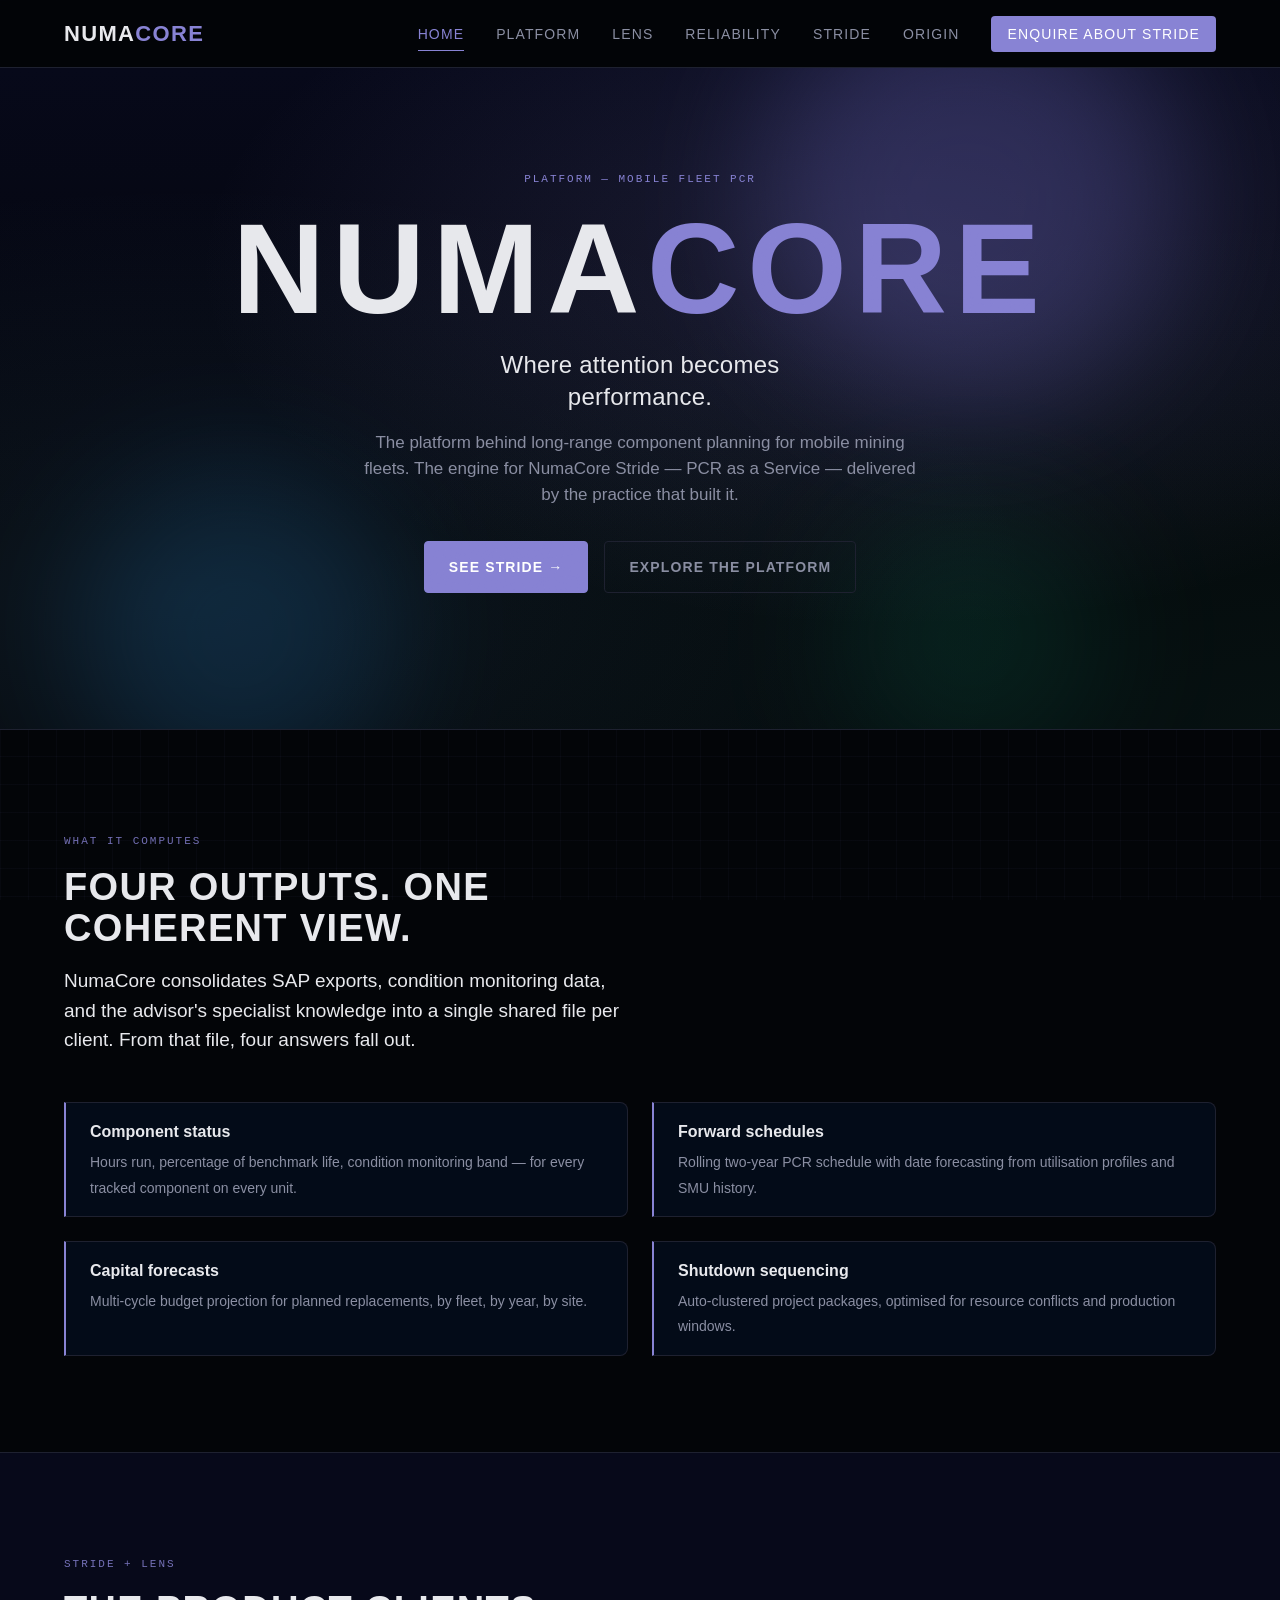
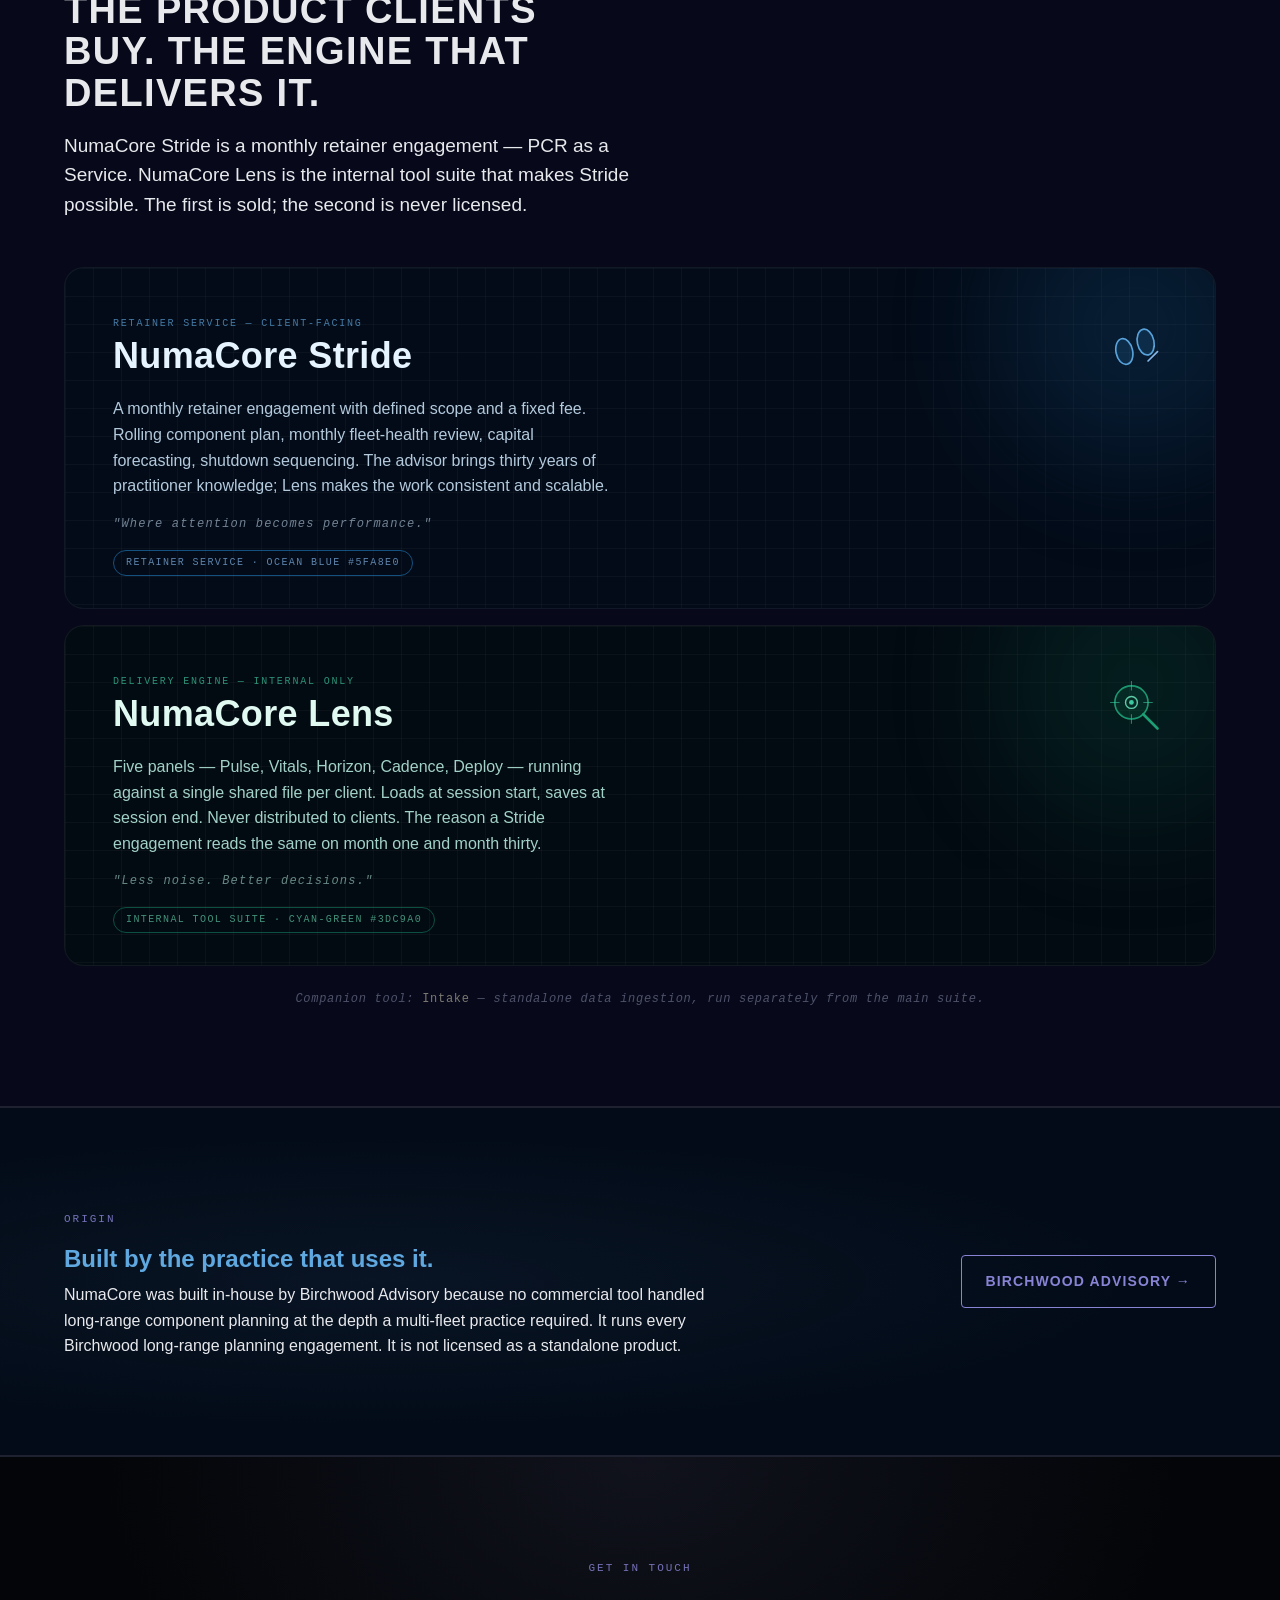
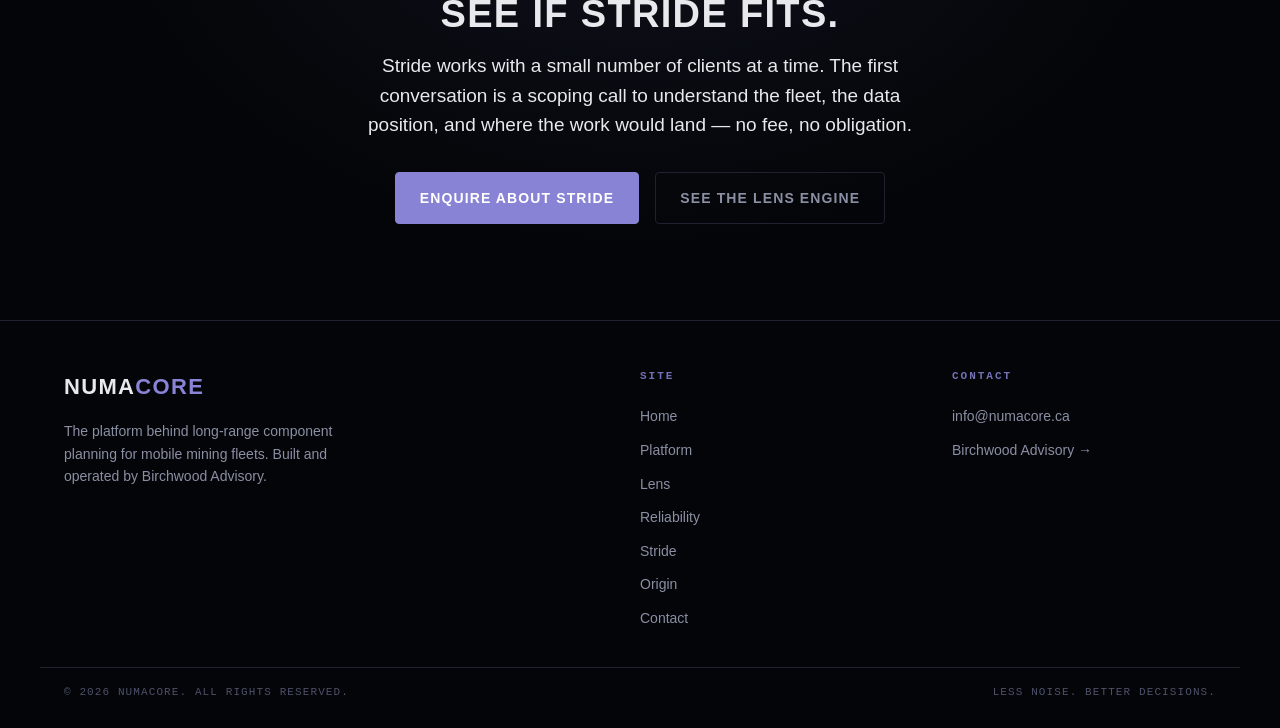
==== commit d2ffa8d4: "Add Reliability Risk Assessment page; integrate as Lens output Adds the Reliability Risk Assessment " ====
--- a/index.html
+++ b/index.html
@@ -22,6 +22,7 @@
       <li><a href="index.html" class="active">Home</a></li>
       <li><a href="platform.html">Platform</a></li>
       <li><a href="lens.html">Lens</a></li>
+      <li><a href="rra.html">Reliability</a></li>
       <li><a href="stride.html">Stride</a></li>
       <li><a href="origin.html">Origin</a></li>
       <li><a href="mailto:info@numacore.ca?subject=Stride%20enquiry" class="nav-cta">Enquire about Stride</a></li>
@@ -170,6 +171,7 @@
         <li><a href="index.html">Home</a></li>
         <li><a href="platform.html">Platform</a></li>
         <li><a href="lens.html">Lens</a></li>
+        <li><a href="rra.html">Reliability</a></li>
         <li><a href="stride.html">Stride</a></li>
         <li><a href="origin.html">Origin</a></li>
         <li><a href="contact.html">Contact</a></li>
--- a/styles.css
+++ b/styles.css
@@ -34,6 +34,8 @@
   --nc-lens-dim:    #0F6E56;
   --nc-intake:      #7A7870;
   --nc-intake-dim:  #3C3B38;
+  --nc-rra:         #C9A24A;
+  --nc-rra-dim:     #8A6A22;
 
   /* PANEL ACCENTS (Lens) */
   --nc-pulse:       #E24B4A;
@@ -395,6 +397,11 @@
   radial-gradient(ellipse at 75% 30%, rgba(61, 201, 160, 0.14), transparent 60%),
   radial-gradient(ellipse at 5% 80%, rgba(136, 131, 212, 0.05), transparent 55%),
   linear-gradient(180deg, #030B12 0%, #030508 100%); }
+.page-header.accent-rra .eyebrow { color: var(--nc-rra); }
+.page-header.accent-rra { background:
+  radial-gradient(ellipse at 75% 30%, rgba(201, 162, 74, 0.14), transparent 60%),
+  radial-gradient(ellipse at 5% 80%, rgba(136, 131, 212, 0.05), transparent 55%),
+  linear-gradient(180deg, #0B0905 0%, #030508 100%); }
 
 /* BUTTONS */
 .btn {
@@ -440,6 +447,21 @@
   border-color: #85B7EB;
   box-shadow: 0 0 20px rgba(95, 168, 224, 0.35);
 }
+
+.btn-rra {
+  background: var(--nc-rra);
+  color: #1A1305;
+  border-color: var(--nc-rra);
+}
+.btn-rra:hover {
+  background: #D8B567;
+  border-color: #D8B567;
+  box-shadow: 0 0 20px rgba(201, 162, 74, 0.35);
+}
+
+/* two-up grid (RRA page) */
+.duo-grid { display: grid; grid-template-columns: 1fr 1fr; gap: var(--space-lg); }
+@media (max-width: 880px) { .duo-grid { grid-template-columns: 1fr; } }
 
 .btn-ghost {
   background: transparent;
@@ -901,13 +923,13 @@
   line-height: 1.55;
 }
 
-/* PILLAR PANEL (Stride strategic pillars) */
+/* PILLAR PANEL (Stride service principles) */
 .pillar-grid {
   display: grid;
-  grid-template-columns: repeat(2, 1fr);
+  grid-template-columns: repeat(3, 1fr);
   gap: var(--space-lg);
 }
-@media (max-width: 700px) { .pillar-grid { grid-template-columns: 1fr; } }
+@media (max-width: 880px) { .pillar-grid { grid-template-columns: 1fr; } }
 
 .pillar-card {
   background: var(--nc-deep);
